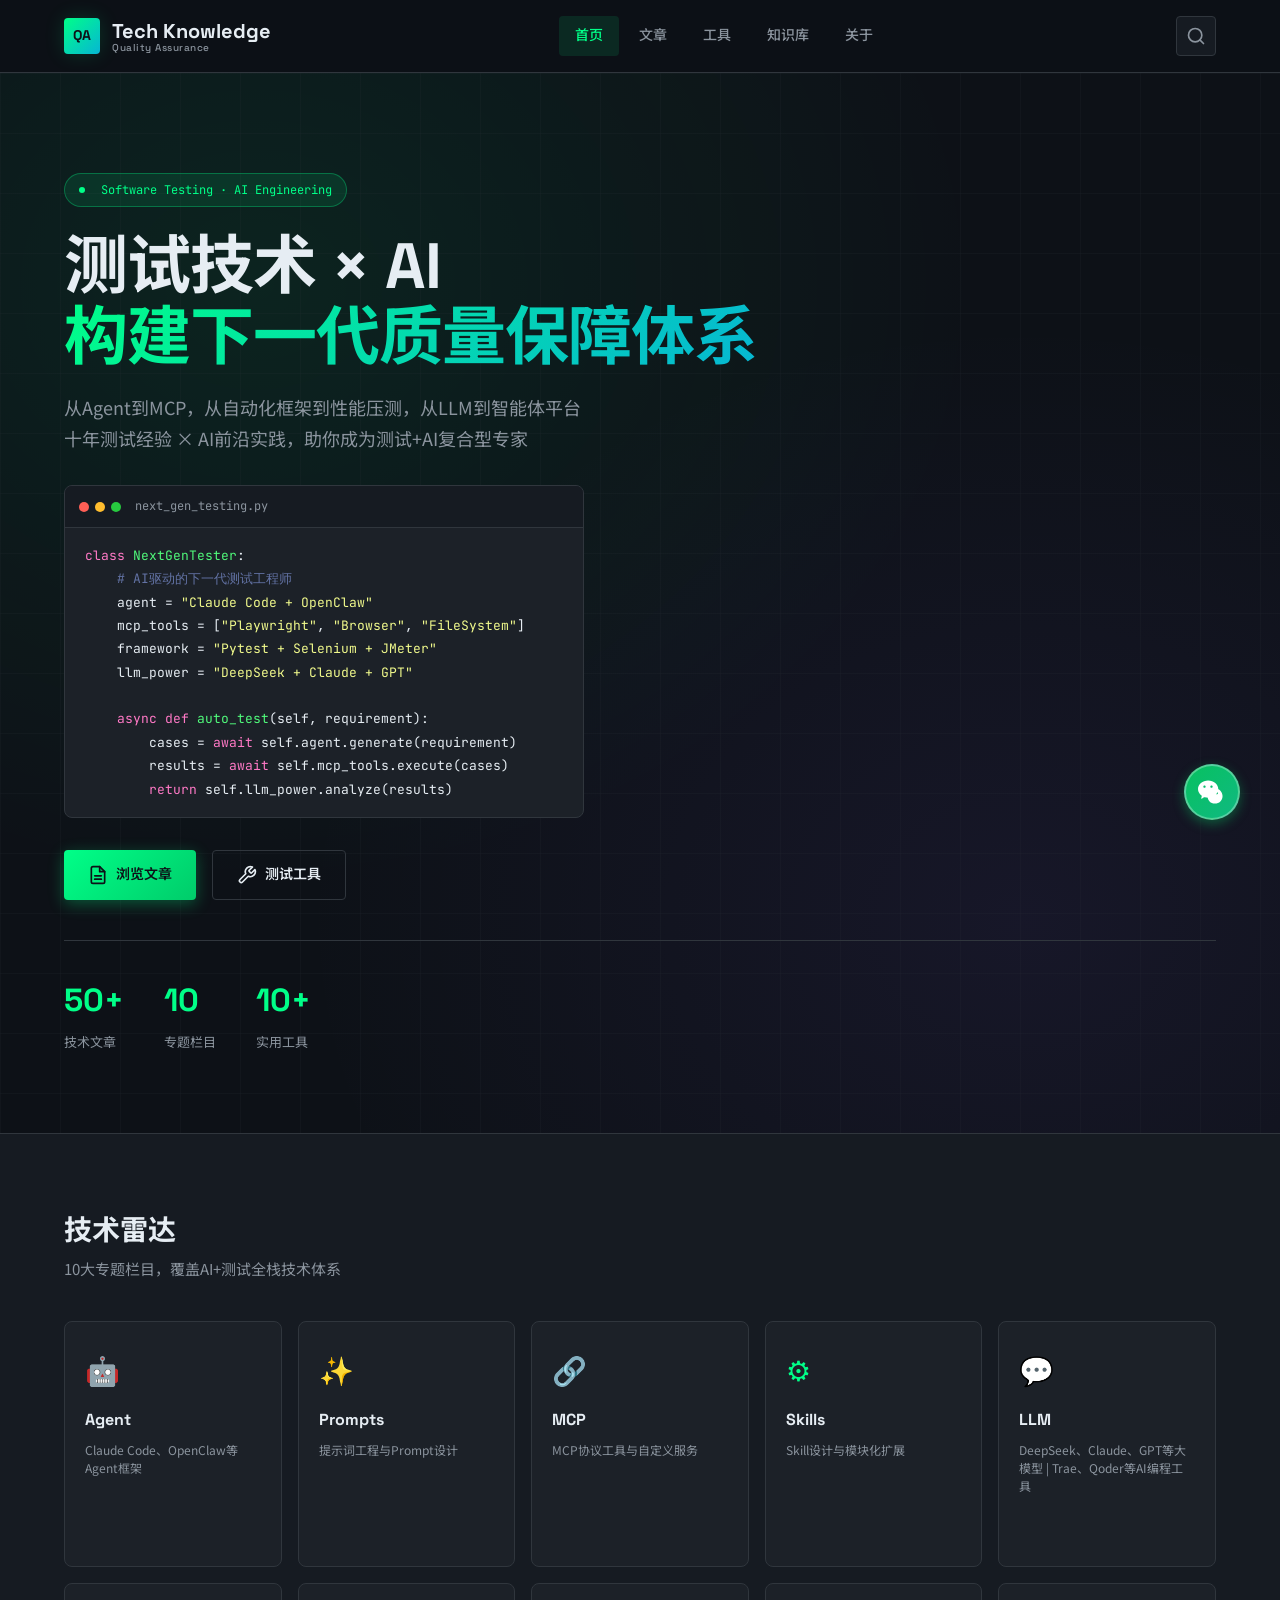
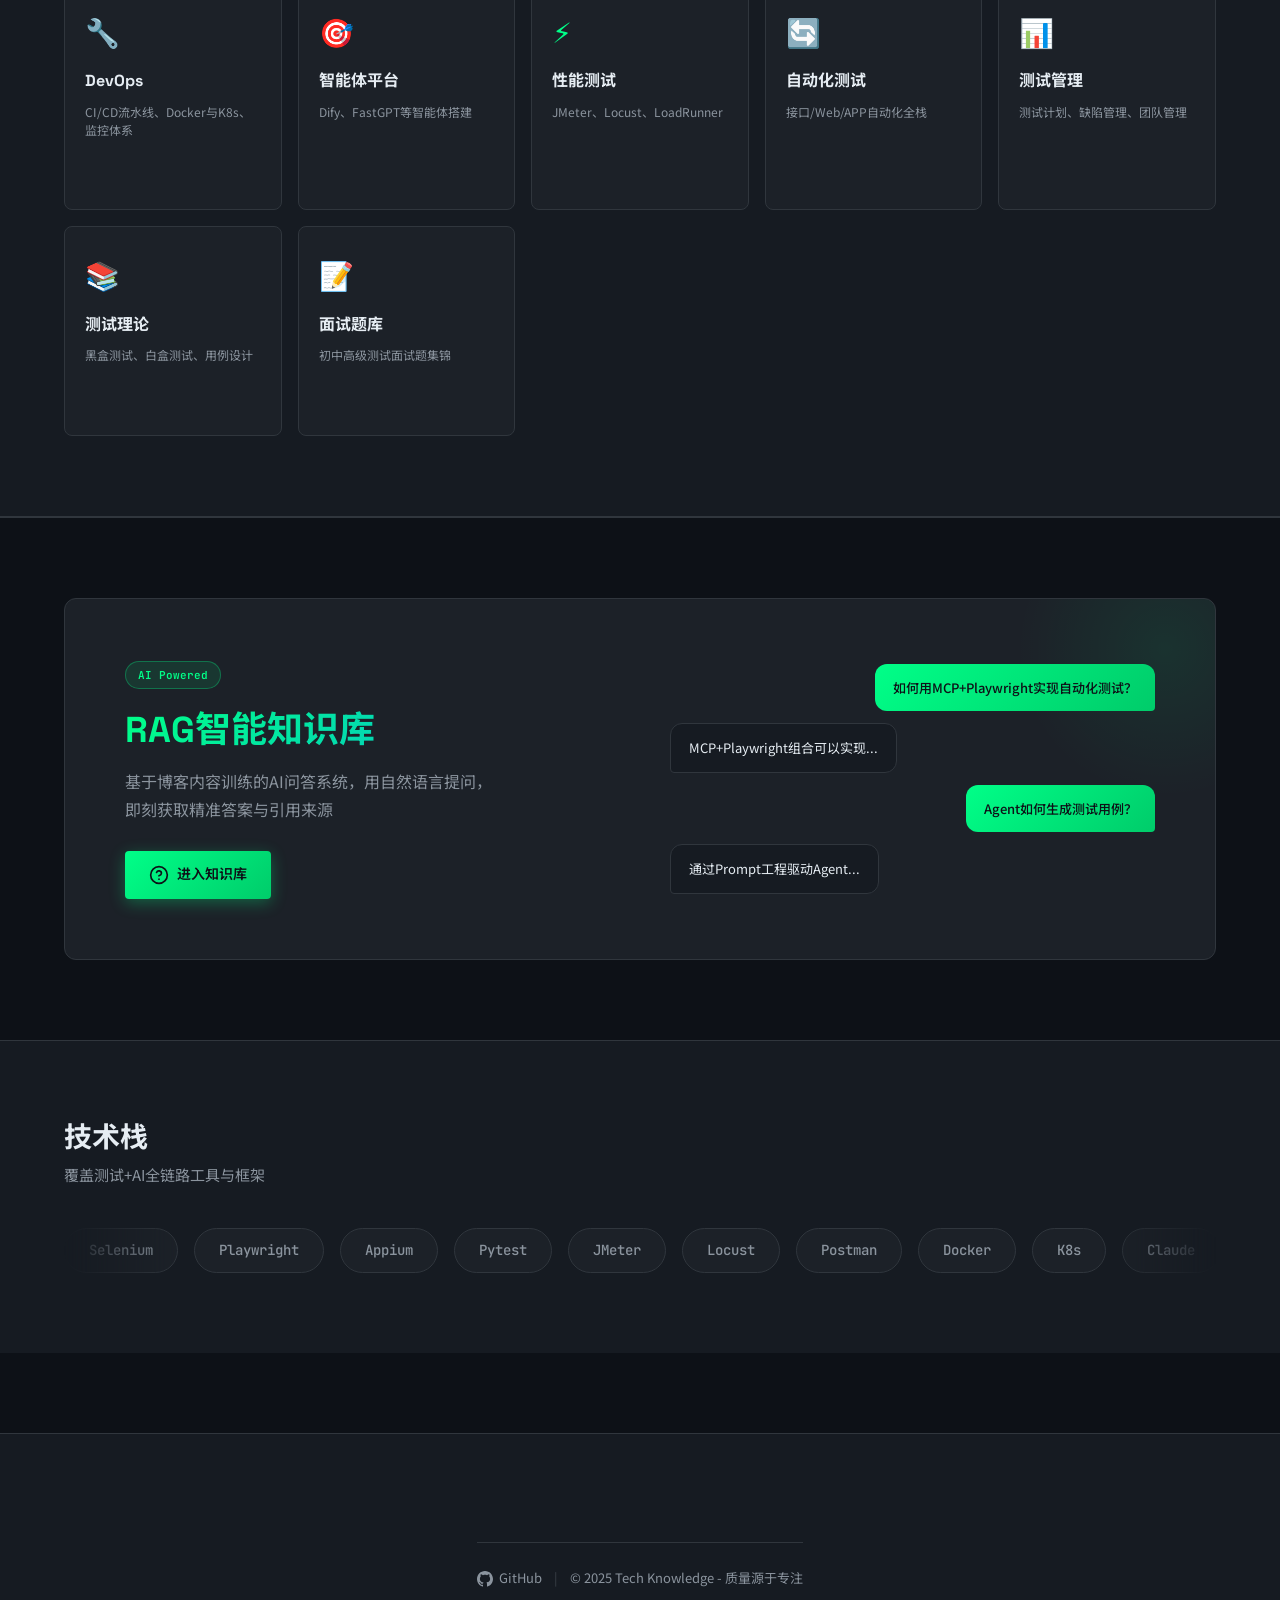
==== index.html @ 7e14f6db "AI工具文章合并到LLM；添加DevOps和测试管理栏目配置" ====
<!DOCTYPE html>
<html lang="zh-CN">
<head>
  <meta charset="UTF-8">
  <meta name="viewport" content="width=device-width, initial-scale=1.0">
  <meta name="description" content="Tech Knowledge - 软件测试技术博客，涵盖AI Agent、自动化测试、性能测试、测试理论等深度实践">
  <title>Tech Knowledge - 软件测试技术博客</title>
  <link rel="stylesheet" href="css/style.css">
  <link rel="preconnect" href="https://fonts.googleapis.com">
  <link rel="preconnect" href="https://fonts.gstatic.com" crossorigin>
</head>
<body>
  <header class="header" id="header">
    <div class="container">
      <div class="header-inner">
        <a href="index.html" class="logo">
          <div class="logo-icon">QA</div>
          <div class="logo-text">
            Tech Knowledge
            <span>Quality Assurance</span>
          </div>
        </a>
        <nav class="nav">
          <a href="index.html" class="nav-link active">首页</a>
          <a href="posts.html" class="nav-link">文章</a>
          <a href="tools.html" class="nav-link">工具</a>
          <a href="knowledge.html" class="nav-link">知识库</a>
          <a href="about.html" class="nav-link">关于</a>
        </nav>
        <button class="search-btn" onclick="location.href='posts.html'" aria-label="搜索">
          <svg xmlns="http://www.w3.org/2000/svg" width="20" height="20" viewBox="0 0 24 24" fill="none" stroke="currentColor" stroke-width="2" stroke-linecap="round" stroke-linejoin="round">
            <circle cx="11" cy="11" r="8"></circle>
            <line x1="21" y1="21" x2="16.65" y2="16.65"></line>
          </svg>
        </button>
        <button class="mobile-menu-btn" aria-label="菜单">
          <span></span>
          <span></span>
          <span></span>
        </button>
      </div>
    </div>
  </header>

  <main>
    <section class="hero">
      <div class="container">
        <div class="hero-content">
          <div class="hero-badge">
            <span class="hero-badge-dot"></span>
            <span>Software Testing &middot; AI Engineering</span>
          </div>
          <h1 class="hero-title">
            测试技术 &times; AI<br>
            <span class="highlight">构建下一代质量保障体系</span>
          </h1>
          <p class="hero-subtitle">
            从Agent到MCP，从自动化框架到性能压测，从LLM到智能体平台<br>
            十年测试经验 × AI前沿实践，助你成为测试+AI复合型专家
          </p>
          <div class="hero-code">
            <div class="hero-code-header">
              <span class="hero-code-dot"></span>
              <span class="hero-code-dot"></span>
              <span class="hero-code-dot"></span>
              <span class="hero-code-title">next_gen_testing.py</span>
            </div>
            <pre class="hero-code-content"><code><span class="code-keyword">class</span> <span class="code-function">NextGenTester</span>:
    <span class="code-comment"># AI驱动的下一代测试工程师</span>
    agent = <span class="code-string">"Claude Code + OpenClaw"</span>
    mcp_tools = [<span class="code-string">"Playwright"</span>, <span class="code-string">"Browser"</span>, <span class="code-string">"FileSystem"</span>]
    framework = <span class="code-string">"Pytest + Selenium + JMeter"</span>
    llm_power = <span class="code-string">"DeepSeek + Claude + GPT"</span>

    <span class="code-keyword">async def</span> <span class="code-function">auto_test</span>(self, requirement):
        cases = <span class="code-keyword">await</span> self.agent.generate(requirement)
        results = <span class="code-keyword">await</span> self.mcp_tools.execute(cases)
        <span class="code-keyword">return</span> self.llm_power.analyze(results)</code></pre>
          </div>
          <div class="hero-buttons">
            <a href="posts.html" class="btn btn-primary">
              <svg xmlns="http://www.w3.org/2000/svg" width="20" height="20" viewBox="0 0 24 24" fill="none" stroke="currentColor" stroke-width="2" stroke-linecap="round" stroke-linejoin="round">
                <path d="M14 2H6a2 2 0 0 0-2 2v16a2 2 0 0 0 2 2h12a2 2 0 0 0 2-2V8z"></path>
                <polyline points="14 2 14 8 20 8"></polyline>
                <line x1="16" y1="13" x2="8" y2="13"></line>
                <line x1="16" y1="17" x2="8" y2="17"></line>
              </svg>
              <span>浏览文章</span>
            </a>
            <a href="tools.html" class="btn btn-secondary">
              <svg xmlns="http://www.w3.org/2000/svg" width="20" height="20" viewBox="0 0 24 24" fill="none" stroke="currentColor" stroke-width="2" stroke-linecap="round" stroke-linejoin="round">
                <path d="M14.7 6.3a1 1 0 0 0 0 1.4l1.6 1.6a1 1 0 0 0 1.4 0l3.77-3.77a6 6 0 0 1-7.94 7.94l-6.91 6.91a2.12 2.12 0 0 1-3-3l6.91-6.91a6 6 0 0 1 7.94-7.94l-3.76 3.76z"></path>
              </svg>
              <span>测试工具</span>
            </a>
          </div>
          <div class="hero-stats">
            <div class="hero-stat">
              <span class="hero-stat-value">50+</span>
              <span class="hero-stat-label">技术文章</span>
            </div>
            <div class="hero-stat">
              <span class="hero-stat-value">10</span>
              <span class="hero-stat-label">专题栏目</span>
            </div>
            <div class="hero-stat">
              <span class="hero-stat-value">10+</span>
              <span class="hero-stat-label">实用工具</span>
            </div>
          </div>
        </div>
      </div>
    </section>

    <section class="tech-radar">
      <div class="container">
        <h2 class="section-title">技术雷达</h2>
        <p class="section-subtitle">10大专题栏目，覆盖AI+测试全栈技术体系</p>
        <div class="radar-grid" id="radar-grid">
        </div>
      </div>
    </section>

    <section class="knowledge-cta">
      <div class="container">
        <div class="cta-inner">
          <div class="cta-content">
            <div class="cta-badge">AI Powered</div>
            <h2 class="cta-title">RAG智能知识库</h2>
            <p class="cta-desc">
              基于博客内容训练的AI问答系统，用自然语言提问，<br>
              即刻获取精准答案与引用来源
            </p>
            <a href="knowledge.html" class="btn btn-primary">
              <svg xmlns="http://www.w3.org/2000/svg" width="20" height="20" viewBox="0 0 24 24" fill="none" stroke="currentColor" stroke-width="2" stroke-linecap="round" stroke-linejoin="round">
                <circle cx="12" cy="12" r="10"></circle>
                <path d="M9.09 9a3 3 0 0 1 5.83 1c0 2-3 3-3 3"></path>
                <line x1="12" y1="17" x2="12.01" y2="17"></line>
              </svg>
              <span>进入知识库</span>
            </a>
          </div>
          <div class="cta-visual">
            <div class="cta-chat-preview">
              <div class="cta-chat-msg user-msg">
                <span>如何用MCP+Playwright实现自动化测试？</span>
              </div>
              <div class="cta-chat-msg ai-msg">
                <span>MCP+Playwright组合可以实现...</span>
              </div>
              <div class="cta-chat-msg user-msg">
                <span>Agent如何生成测试用例？</span>
              </div>
              <div class="cta-chat-msg ai-msg">
                <span>通过Prompt工程驱动Agent...</span>
              </div>
            </div>
          </div>
        </div>
      </div>
    </section>

    <section class="tech-stack">
      <div class="container">
        <h2 class="section-title">技术栈</h2>
        <p class="section-subtitle">覆盖测试+AI全链路工具与框架</p>
        <div class="stack-scroll">
          <div class="stack-track" id="stack-track">
          </div>
        </div>
      </div>
    </section>
  </main>

  <footer class="footer" id="footer">
    <div class="container">
      <div class="footer-content">
        <div class="footer-copy">
          <a href="https://github.com" target="_blank" class="footer-github">
            <svg xmlns="http://www.w3.org/2000/svg" width="16" height="16" viewBox="0 0 24 24" fill="currentColor">
              <path d="M12 0c-6.626 0-12 5.373-12 12 0 5.302 3.438 9.8 8.207 11.387.599.111.793-.261.793-.577v-2.234c-3.338.726-4.033-1.416-4.033-1.416-.546-1.387-1.333-1.756-1.333-1.756-1.089-.745.083-.729.083-.729 1.205.084 1.839 1.237 1.839 1.237 1.07 1.834 2.807 1.304 3.492.997.107-.775.418-1.305.762-1.604-2.665-.305-5.467-1.334-5.467-5.931 0-1.311.469-2.381 1.236-3.221-.124-.303-.535-1.524.117-3.176 0 0 1.008-.322 3.301 1.23.957-.266 1.983-.399 3.003-.404 1.02.005 2.047.138 3.006.404 2.291-1.552 3.297-1.23 3.297-1.23.653 1.653.242 2.874.118 3.176.77.84 1.235 1.911 1.235 3.221 0 4.609-2.807 5.624-5.479 5.921.43.372.823 1.102.823 2.222v3.293c0 .319.192.694.801.576 4.765-1.589 8.199-6.086 8.199-11.386 0-6.627-5.373-12-12-12z"/>
            </svg>
            GitHub
          </a>
          <span class="footer-divider">|</span>
          <span>© 2025 Tech Knowledge - 质量源于专注</span>
        </div>
      </div>
    </div>
  </footer>

  <script src="js/main.js"></script>
  <script>
    const CATEGORIES = [
      { name: 'Agent', slug: 'agent', color: '#8b5cf6', icon: '🤖', desc: 'Claude Code、OpenClaw等Agent框架' },
      { name: 'Prompts', slug: 'prompts', color: '#ec4899', icon: '✨', desc: '提示词工程与Prompt设计' },
      { name: 'MCP', slug: 'mcp', color: '#06b6d4', icon: '🔗', desc: 'MCP协议工具与自定义服务' },
      { name: 'Skills', slug: 'skills', color: '#f59e0b', icon: '⚙️', desc: 'Skill设计与模块化扩展' },
      { name: 'LLM', slug: 'llm', color: '#3b82f6', icon: '💬', desc: 'DeepSeek、Claude、GPT等大模型 | Trae、Qoder等AI编程工具' },
      { name: 'DevOps', slug: 'devops', color: '#14b8a6', icon: '🔧', desc: 'CI/CD流水线、Docker与K8s、监控体系' },
      { name: '智能体平台', slug: 'agent-platform', color: '#6366f1', icon: '🎯', desc: 'Dify、FastGPT等智能体搭建' },
      { name: '性能测试', slug: 'performance', color: '#ef4444', icon: '⚡', desc: 'JMeter、Locust、LoadRunner' },
      { name: '自动化测试', slug: 'automation', color: '#22c55e', icon: '🔄', desc: '接口/Web/APP自动化全栈' },
      { name: '测试管理', slug: 'test-management', color: '#eab308', icon: '📊', desc: '测试计划、缺陷管理、团队管理' },
      { name: '测试理论', slug: 'testing-theory', color: '#f97316', icon: '📚', desc: '黑盒测试、白盒测试、用例设计' },
      { name: '面试题库', slug: 'interview', color: '#a855f7', icon: '📝', desc: '初中高级测试面试题集锦' }
    ];

    const TECH_STACK = [
      'Selenium', 'Playwright', 'Appium', 'Pytest', 'JMeter', 'Locust',
      'Postman', 'Docker', 'K8s', 'Claude', 'GPT', 'DeepSeek',
      'MCP', 'Agent', 'Dify', 'FastGPT', 'Trae', 'Git',
      'Python', 'TypeScript', 'Vue.js', 'Node.js'
    ];

    document.addEventListener('DOMContentLoaded', () => {
      renderRadarGrid();
      renderTechStack();
    });

    function renderRadarGrid() {
      const grid = document.getElementById('radar-grid');
      grid.innerHTML = CATEGORIES.map(cat => `
        <a href="posts.html?tag=${encodeURIComponent(cat.name)}" class="radar-card" style="--card-color: ${cat.color}">
          <div class="radar-icon">${cat.icon}</div>
          <div class="radar-name">${cat.name}</div>
          <div class="radar-desc">${cat.desc}</div>
          <div class="radar-arrow">&rarr;</div>
        </a>
      `).join('');
    }

    function renderTechStack() {
      const track = document.getElementById('stack-track');
      const items = [...TECH_STACK, ...TECH_STACK];
      track.innerHTML = items.map(t => `<span class="stack-item">${t}</span>`).join('');
    }
  </script>

  <div class="wechat-float-btn" onclick="showWechatModal()">
    <svg xmlns="http://www.w3.org/2000/svg" viewBox="0 0 24 24">
      <path d="M8.691 2.188C3.891 2.188 0 5.476 0 9.53c0 2.212 1.17 4.203 3.002 5.55a.59.59 0 01.213.665l-.39 1.48c-.019.07-.048.141-.048.213 0 .163.13.295.29.295a.326.326 0 00.167-.054l1.903-1.114a.864.864 0 01.717-.098 10.16 10.16 0 002.837.403c4.801 0 8.692-3.287 8.692-7.342 0-4.054-3.891-7.339-8.692-7.339zm-3.12 4.218c.552 0 1 .452 1 1.008 0 .556-.448 1.008-1 1.008-.553 0-1-.452-1-1.008 0-.556.447-1.008 1-1.008zm6 0c.552 0 1 .452 1 1.008 0 .556-.448 1.008-1 1.008-.553 0-1-.452-1-1.008 0-.556.447-1.008 1-1.008zm3.06 2.577c-1.797-.052-3.446.682-4.646 1.833-1.225 1.175-1.932 2.782-1.88 4.579.052 1.797.682 3.446 1.833 4.646 1.175 1.225 2.782 1.932 4.579 1.88 1.797-.052 3.446-.682 4.646-1.833 1.225-1.175 1.932-2.782 1.88-4.579-.052-1.797-.682-3.446-1.833-4.646-1.158-1.202-2.759-1.911-4.542-1.86zm-1.516 3.016c.552 0 1 .452 1 1.008 0 .556-.448 1.008-1 1.008-.553 0-1-.452-1-1.008 0-.556.447-1.008 1-1.008zm3 0c.552 0 1 .452 1 1.008 0 .556-.448 1.008-1 1.008-.553 0-1-.452-1-1.008 0-.556.447-1.008 1-1.008z"/>
    </svg>
  </div>

  <div class="wechat-modal-overlay" id="wechatModal" onclick="hideWechatModal()">
    <div class="wechat-modal" onclick="event.stopPropagation()">
      <div class="wechat-modal-title">微信公众号</div>
      <div class="wechat-modal-qrcode">
        <img src="assets/images/qroder.jpg" alt="微信公众号二维码" style="width: 180px; height: 180px;"/>
      </div>
      <div class="wechat-modal-desc">扫码关注公众号<br/>获取更多技术文章</div>
    </div>
  </div>

  <script>
    function showWechatModal() {
      document.getElementById('wechatModal').classList.add('active');
    }
    function hideWechatModal() {
      document.getElementById('wechatModal').classList.remove('active');
    }
  </script>
</body>
</html>
---- css/style.css ----
@import url('https://fonts.googleapis.com/css2?family=JetBrains+Mono:wght@400;500;600;700&family=Noto+Sans+SC:wght@400;500;700&family=Space+Grotesk:wght@500;600;700&display=swap');

:root {
  --color-primary: #00FF88;
  --color-secondary: #8B5CF6;
  --color-accent: #06B6D4;
  --color-bg: #0D1117;
  --color-surface: #161B22;
  --color-card: #1C2128;
  --color-text: #E6EDF3;
  --color-text-secondary: #8B949E;
  --color-error: #FF6B6B;
  --color-success: #00FF88;
  --color-border: #30363D;
  --color-muted: #21262D;

  --font-heading: 'Space Grotesk', 'Noto Sans SC', sans-serif;
  --font-body: 'Noto Sans SC', system-ui, sans-serif;
  --font-code: 'JetBrains Mono', monospace;

  --shadow-glow: 0 0 20px rgba(0, 255, 136, 0.15);
  --shadow-glow-purple: 0 0 20px rgba(139, 92, 246, 0.15);
  --shadow-card: 0 4px 24px rgba(0, 0, 0, 0.4);

  --border-width: 2px;
  --radius: 8px;
  --radius-sm: 4px;

  --transition-fast: 150ms ease;
  --transition-normal: 250ms ease;
  --transition-slow: 400ms ease;
}

*, *::before, *::after {
  box-sizing: border-box;
  margin: 0;
  padding: 0;
}

html {
  scroll-behavior: smooth;
  overflow-x: hidden;
}

body {
  font-family: var(--font-body);
  font-size: 16px;
  line-height: 1.7;
  color: var(--color-text);
  background-color: var(--color-bg);
  min-height: 100vh;
  overflow-x: hidden;
  width: 100%;
  max-width: 100%;
}

::selection {
  background-color: var(--color-primary);
  color: var(--color-bg);
}

::-webkit-scrollbar {
  width: 8px;
}

::-webkit-scrollbar-track {
  background: var(--color-bg);
}

::-webkit-scrollbar-thumb {
  background: var(--color-border);
  border-radius: 4px;
}

::-webkit-scrollbar-thumb:hover {
  background: var(--color-text-secondary);
}

.container {
  max-width: 1200px;
  margin: 0 auto;
  padding: 0 24px;
}

.container-narrow {
  max-width: 800px;
  margin: 0 auto;
  padding: 0 24px;
}

a {
  color: var(--color-primary);
  text-decoration: none;
  transition: color var(--transition-fast);
}

a:hover {
  color: var(--color-accent);
}

img {
  max-width: 100%;
  height: auto;
  display: block;
}

button {
  font-family: inherit;
  cursor: pointer;
  border: none;
  background: none;
}

input, textarea {
  font-family: inherit;
  font-size: inherit;
}

h1, h2, h3, h4, h5, h6 {
  font-family: var(--font-heading);
  font-weight: 700;
  line-height: 1.2;
  color: var(--color-text);
}

.header {
  position: sticky;
  top: 0;
  z-index: 100;
  background: rgba(13, 17, 23, 0.85);
  backdrop-filter: blur(12px);
  border-bottom: 1px solid var(--color-border);
  padding: 16px 0;
}

.header-inner {
  display: flex;
  align-items: center;
  justify-content: space-between;
  gap: 24px;
}

.logo {
  font-family: var(--font-heading);
  font-size: 20px;
  font-weight: 700;
  display: flex;
  align-items: center;
  gap: 12px;
  color: var(--color-text);
}

.logo:hover {
  color: var(--color-text);
}

.logo-icon {
  width: 36px;
  height: 36px;
  background: linear-gradient(135deg, var(--color-primary), var(--color-accent));
  border-radius: var(--radius-sm);
  display: flex;
  align-items: center;
  justify-content: center;
  font-size: 14px;
  font-weight: 700;
  color: var(--color-bg);
  box-shadow: var(--shadow-glow);
}

.logo-text {
  display: flex;
  flex-direction: column;
  line-height: 1.1;
}

.logo-text span {
  font-size: 10px;
  font-weight: 500;
  color: var(--color-text-secondary);
  letter-spacing: 0.5px;
}

.nav {
  display: flex;
  align-items: center;
  gap: 4px;
}

.nav-link {
  font-family: var(--font-heading);
  font-weight: 500;
  font-size: 14px;
  padding: 8px 16px;
  border-radius: var(--radius-sm);
  color: var(--color-text-secondary);
  transition: all var(--transition-fast);
  position: relative;
}

.nav-link:hover {
  color: var(--color-text);
  background: var(--color-muted);
}

.nav-link.active {
  color: var(--color-primary);
  background: rgba(0, 255, 136, 0.1);
}

.search-btn {
  width: 40px;
  height: 40px;
  border: 1px solid var(--color-border);
  background: var(--color-surface);
  border-radius: var(--radius-sm);
  display: flex;
  align-items: center;
  justify-content: center;
  transition: all var(--transition-fast);
  color: var(--color-text-secondary);
}

.search-btn:hover {
  border-color: var(--color-primary);
  color: var(--color-primary);
  box-shadow: var(--shadow-glow);
}

.mobile-menu-btn {
  display: none;
  width: 40px;
  height: 40px;
  border: 1px solid var(--color-border);
  background: var(--color-surface);
  border-radius: var(--radius-sm);
  flex-direction: column;
  align-items: center;
  justify-content: center;
  gap: 4px;
  color: var(--color-text);
}

.mobile-menu-btn span {
  width: 18px;
  height: 2px;
  background: currentColor;
  transition: all var(--transition-fast);
  border-radius: 1px;
}

.hero {
  padding: 100px 0 80px;
  background: var(--color-bg);
  position: relative;
  overflow: hidden;
}

.hero::before {
  content: '';
  position: absolute;
  top: 0;
  left: 0;
  right: 0;
  bottom: 0;
  background:
    radial-gradient(ellipse at 20% 20%, rgba(0, 255, 136, 0.08) 0%, transparent 50%),
    radial-gradient(ellipse at 80% 80%, rgba(139, 92, 246, 0.08) 0%, transparent 50%);
  pointer-events: none;
}

.hero::after {
  content: '';
  position: absolute;
  top: 0;
  left: 0;
  right: 0;
  bottom: 0;
  background-image:
    linear-gradient(rgba(48, 54, 61, 0.3) 1px, transparent 1px),
    linear-gradient(90deg, rgba(48, 54, 61, 0.3) 1px, transparent 1px);
  background-size: 60px 60px;
  opacity: 0.5;
  pointer-events: none;
}

.hero-content {
  position: relative;
  z-index: 1;
}

.hero-badge {
  display: inline-flex;
  align-items: center;
  gap: 8px;
  padding: 6px 14px;
  background: rgba(0, 255, 136, 0.1);
  border: 1px solid rgba(0, 255, 136, 0.3);
  border-radius: 20px;
  font-family: var(--font-code);
  font-size: 12px;
  color: var(--color-primary);
  margin-bottom: 24px;
}

.hero-badge::before {
  content: '';
  width: 6px;
  height: 6px;
  background: var(--color-primary);
  border-radius: 50%;
  animation: pulse 2s infinite;
}

@keyframes pulse {
  0%, 100% { opacity: 1; }
  50% { opacity: 0.5; }
}

.hero-title {
  font-size: clamp(40px, 7vw, 64px);
  margin-bottom: 20px;
  letter-spacing: -1px;
  line-height: 1.1;
}

.hero-title .highlight {
  background: linear-gradient(135deg, var(--color-primary), var(--color-accent));
  -webkit-background-clip: text;
  -webkit-text-fill-color: transparent;
  background-clip: text;
}

.hero-subtitle {
  font-size: 18px;
  color: var(--color-text-secondary);
  max-width: 600px;
  margin-bottom: 32px;
  line-height: 1.7;
}

.hero-stats {
  display: flex;
  gap: 40px;
  margin-top: 40px;
  padding-top: 32px;
  border-top: 1px solid var(--color-border);
}

.hero-stat {
  display: flex;
  flex-direction: column;
}

.hero-stat-value {
  font-family: var(--font-heading);
  font-size: 32px;
  font-weight: 700;
  color: var(--color-primary);
}

.hero-stat-label {
  font-size: 13px;
  color: var(--color-text-secondary);
  margin-top: 4px;
}

.hero-code {
  margin-top: 32px;
  background: var(--color-card);
  border: 1px solid var(--color-border);
  border-radius: var(--radius);
  overflow: hidden;
  max-width: 520px;
}

.hero-code-header {
  display: flex;
  align-items: center;
  gap: 6px;
  padding: 10px 14px;
  background: var(--color-surface);
  border-bottom: 1px solid var(--color-border);
}

.hero-code-dot {
  width: 10px;
  height: 10px;
  border-radius: 50%;
  background: var(--color-border);
}

.hero-code-dot:nth-child(1) { background: #FF5F56; }
.hero-code-dot:nth-child(2) { background: #FFBD2E; }
.hero-code-dot:nth-child(3) { background: #27C93F; }

.hero-code-title {
  margin-left: 8px;
  font-family: var(--font-code);
  font-size: 12px;
  color: var(--color-text-secondary);
}

.hero-code-content {
  padding: 16px 20px;
  margin: 0;
  font-family: var(--font-code);
  font-size: 13px;
  line-height: 1.8;
  color: var(--color-text);
  overflow-x: auto;
}

.hero-code-content code {
  font-family: inherit;
}

.code-keyword { color: #FF79C6; }
.code-function { color: #50FA7B; }
.code-string { color: #F1FA8C; }
.code-comment { color: #6272A4; }
.code-number { color: #BD93F9; }

.hero-buttons {
  display: flex;
  gap: 16px;
  flex-wrap: wrap;
  margin-top: 32px;
}

.btn {
  font-family: var(--font-heading);
  font-weight: 600;
  font-size: 14px;
  padding: 12px 24px;
  border-radius: var(--radius-sm);
  display: inline-flex;
  align-items: center;
  gap: 8px;
  transition: all var(--transition-fast);
  cursor: pointer;
}

.btn-primary {
  background: linear-gradient(135deg, var(--color-primary), #00CC6A);
  color: var(--color-bg);
  border: none;
  box-shadow: 0 4px 16px rgba(0, 255, 136, 0.3);
}

.btn-primary:hover {
  transform: translateY(-2px);
  box-shadow: 0 6px 24px rgba(0, 255, 136, 0.4);
  color: var(--color-bg);
}

.btn-secondary {
  background: transparent;
  color: var(--color-text);
  border: 1px solid var(--color-border);
}

.btn-secondary:hover {
  border-color: var(--color-primary);
  color: var(--color-primary);
  background: rgba(0, 255, 136, 0.05);
}

.btn-icon {
  width: 40px;
  height: 40px;
  padding: 0;
  display: flex;
  align-items: center;
  justify-content: center;
}

.features {
  padding: 80px 0;
  background: var(--color-surface);
  border-top: 1px solid var(--color-border);
  border-bottom: 1px solid var(--color-border);
}

.section-header {
  display: flex;
  align-items: flex-end;
  justify-content: space-between;
  margin-bottom: 48px;
  gap: 24px;
}

.section-title {
  font-size: 28px;
  margin-bottom: 8px;
}

.section-subtitle {
  color: var(--color-text-secondary);
  font-size: 15px;
}

.section-link {
  font-family: var(--font-heading);
  font-size: 14px;
  font-weight: 500;
  display: flex;
  align-items: center;
  gap: 6px;
  color: var(--color-primary);
  white-space: nowrap;
}

.section-link:hover {
  gap: 10px;
}

.features-grid {
  display: grid;
  grid-template-columns: repeat(3, 1fr);
  gap: 20px;
}

.feature-card {
  background: var(--color-card);
  border: 1px solid var(--color-border);
  border-radius: var(--radius);
  padding: 28px;
  transition: all var(--transition-normal);
  position: relative;
  overflow: hidden;
}

.feature-card::before {
  content: '';
  position: absolute;
  top: 0;
  left: 0;
  right: 0;
  height: 3px;
  background: linear-gradient(90deg, var(--color-primary), var(--color-secondary));
  opacity: 0;
  transition: opacity var(--transition-fast);
}

.feature-card:hover {
  border-color: var(--color-primary);
  transform: translateY(-4px);
  box-shadow: var(--shadow-glow);
}

.feature-card:hover::before {
  opacity: 1;
}

.feature-icon {
  width: 48px;
  height: 48px;
  background: rgba(0, 255, 136, 0.1);
  border-radius: var(--radius-sm);
  display: flex;
  align-items: center;
  justify-content: center;
  margin-bottom: 20px;
}

.feature-icon svg {
  width: 24px;
  height: 24px;
  stroke: var(--color-primary);
}

.feature-title {
  font-size: 18px;
  margin-bottom: 10px;
}

.feature-desc {
  color: var(--color-text-secondary);
  font-size: 14px;
  line-height: 1.6;
}

.posts-section {
  padding: 80px 0;
  background: var(--color-bg);
}

.posts-grid {
  display: grid;
  grid-template-columns: repeat(2, 1fr);
  gap: 24px;
}

.page-header {
  padding: 48px 0 32px;
  background: var(--color-surface);
  border-bottom: 1px solid var(--color-border);
}

.page-title {
  font-size: 32px;
  margin-bottom: 8px;
}

.page-subtitle {
  color: var(--color-text-secondary);
  font-size: 16px;
}

.knowledge-section {
  padding: 60px 0;
  background: var(--color-bg);
}

.knowledge-header {
  text-align: center;
  margin-bottom: 48px;
}

.knowledge-title {
  font-size: 36px;
  margin-bottom: 16px;
  background: linear-gradient(135deg, var(--color-primary), var(--color-accent));
  -webkit-background-clip: text;
  -webkit-text-fill-color: transparent;
  background-clip: text;
}

.knowledge-desc {
  color: var(--color-text-secondary);
  font-size: 16px;
  max-width: 600px;
  margin: 0 auto;
}

.search-box {
  max-width: 680px;
  margin: 0 auto 40px;
}

.search-input-wrapper {
  display: flex;
  gap: 12px;
  background: var(--color-card);
  border: 1px solid var(--color-border);
  border-radius: var(--radius);
  padding: 6px;
}

.search-input {
  flex: 1;
  background: transparent;
  border: none;
  padding: 12px 16px;
  font-size: 16px;
  color: var(--color-text);
  outline: none;
}

.search-input::placeholder {
  color: var(--color-text-secondary);
}

.search-submit {
  background: linear-gradient(135deg, var(--color-primary), #00CC6A);
  color: var(--color-bg);
  border: none;
  padding: 12px 24px;
  border-radius: var(--radius-sm);
  font-weight: 600;
  cursor: pointer;
  display: flex;
  align-items: center;
  gap: 8px;
  transition: all var(--transition-fast);
}

.search-submit:hover {
  transform: translateY(-2px);
  box-shadow: var(--shadow-glow);
}

.chat-container {
  max-width: 800px;
  margin: 0 auto;
  background: var(--color-card);
  border: 1px solid var(--color-border);
  border-radius: var(--radius);
  overflow: hidden;
}

.chat-messages {
  min-height: 300px;
  max-height: 500px;
  overflow-y: auto;
  padding: 24px;
}

.chat-message {
  margin-bottom: 24px;
  display: flex;
  flex-direction: column;
}

.chat-message.user {
  align-items: flex-end;
}

.chat-message.ai {
  align-items: flex-start;
}

.message-bubble {
  max-width: 80%;
  padding: 16px 20px;
  border-radius: 16px;
  line-height: 1.6;
}

.chat-message.user .message-bubble {
  background: linear-gradient(135deg, var(--color-primary), #00CC6A);
  color: var(--color-bg);
  border-bottom-right-radius: 4px;
}

.chat-message.ai .message-bubble {
  background: var(--color-surface);
  color: var(--color-text);
  border: 1px solid var(--color-border);
  border-bottom-left-radius: 4px;
}

.message-time {
  font-size: 11px;
  color: var(--color-text-secondary);
  margin-top: 8px;
  padding: 0 8px;
}

.chat-sources {
  margin-top: 12px;
  padding: 12px 16px;
  background: var(--color-surface);
  border-radius: var(--radius-sm);
  border: 1px solid var(--color-border);
}

.chat-sources-title {
  font-size: 12px;
  font-weight: 600;
  color: var(--color-text-secondary);
  margin-bottom: 8px;
}

.chat-sources-list {
  list-style: none;
}

.chat-sources-item {
  padding: 6px 0;
  border-bottom: 1px solid var(--color-border);
}

.chat-sources-item:last-child {
  border-bottom: none;
}

.chat-sources-link {
  color: var(--color-primary);
  font-size: 13px;
}

.chat-sources-link:hover {
  text-decoration: underline;
}

.suggested-queries {
  padding: 16px 24px 24px;
  border-top: 1px solid var(--color-border);
}

.suggested-title {
  font-size: 13px;
  color: var(--color-text-secondary);
  margin-bottom: 12px;
}

.suggested-chips {
  display: flex;
  flex-wrap: wrap;
  gap: 8px;
}

.chip {
  padding: 8px 16px;
  background: var(--color-surface);
  border: 1px solid var(--color-border);
  border-radius: 20px;
  font-size: 13px;
  color: var(--color-text);
  cursor: pointer;
  transition: all var(--transition-fast);
}

.chip:hover {
  border-color: var(--color-primary);
  color: var(--color-primary);
  background: rgba(0, 255, 136, 0.05);
}

.typing-indicator {
  display: flex;
  gap: 4px;
  padding: 16px 20px;
  background: var(--color-surface);
  border-radius: 16px;
  border-bottom-left-radius: 4px;
  width: fit-content;
}

.typing-dot {
  width: 8px;
  height: 8px;
  background: var(--color-text-secondary);
  border-radius: 50%;
  animation: typing 1.4s infinite;
}

.typing-dot:nth-child(2) { animation-delay: 0.2s; }
.typing-dot:nth-child(3) { animation-delay: 0.4s; }

@keyframes typing {
  0%, 60%, 100% { opacity: 0.3; transform: translateY(0); }
  30% { opacity: 1; transform: translateY(-4px); }
}

.post-card {
  background: var(--color-card);
  border: 1px solid var(--color-border);
  border-radius: var(--radius);
  padding: 24px;
  transition: all var(--transition-normal);
  display: flex;
  flex-direction: column;
  position: relative;
  overflow: hidden;
}

.post-card::before {
  content: '';
  position: absolute;
  top: 0;
  left: 0;
  width: 4px;
  height: 100%;
  background: linear-gradient(180deg, var(--color-primary), var(--color-accent));
  opacity: 0;
  transition: opacity var(--transition-fast);
}

.post-card:hover {
  border-color: rgba(0, 255, 136, 0.3);
  transform: translateX(4px);
  box-shadow: var(--shadow-glow);
}

.post-card:hover::before {
  opacity: 1;
}

.post-card-header {
  display: flex;
  align-items: flex-start;
  justify-content: space-between;
  margin-bottom: 16px;
}

.post-number {
  font-family: var(--font-code);
  font-size: 32px;
  font-weight: 600;
  color: var(--color-primary);
  opacity: 0.3;
  line-height: 1;
}

.post-date {
  font-family: var(--font-code);
  font-size: 12px;
  color: var(--color-text-secondary);
}

.post-title {
  font-size: 18px;
  margin-bottom: 10px;
  line-height: 1.4;
}

.post-title a {
  color: var(--color-text);
}

.post-title a:hover {
  color: var(--color-primary);
}

.post-excerpt {
  color: var(--color-text-secondary);
  font-size: 14px;
  margin-bottom: 16px;
  flex-grow: 1;
  line-height: 1.6;
}

.post-footer {
  display: flex;
  align-items: center;
  justify-content: space-between;
  padding-top: 16px;
  border-top: 1px solid var(--color-border);
  margin-top: auto;
}

.post-tags {
  display: flex;
  gap: 8px;
  flex-wrap: wrap;
  margin-top: 12px;
}

.tag {
  font-family: var(--font-code);
  font-size: 11px;
  font-weight: 500;
  padding: 4px 10px;
  background: var(--color-muted);
  border-radius: var(--radius-sm);
  color: var(--color-text-secondary);
  transition: all var(--transition-fast);
}

.tag:hover {
  background: rgba(0, 255, 136, 0.15);
  color: var(--color-primary);
}

.post-meta {
  display: flex;
  align-items: center;
  gap: 12px;
  font-size: 12px;
  color: var(--color-text-secondary);
}

.post-meta-item {
  display: flex;
  align-items: center;
  gap: 4px;
}

.code-block {
  background: var(--color-bg);
  border: 1px solid var(--color-border);
  border-radius: var(--radius);
  padding: 16px;
  margin: 16px 0;
  overflow-x: auto;
}

.code-block pre {
  font-family: var(--font-code);
  font-size: 14px;
  line-height: 1.6;
  color: var(--color-text);
}

.code-block code {
  font-family: var(--font-code);
}

.footer {
  background: var(--color-surface);
  border-top: 1px solid var(--color-border);
  padding: 60px 0 40px;
  margin-top: 80px;
}

.footer-content {
  display: flex;
  justify-content: center;
  align-items: center;
}

.footer-copy {
  display: flex;
  align-items: center;
  gap: 12px;
  font-size: 14px;
  color: var(--color-text-secondary);
}

.footer-github {
  display: flex;
  align-items: center;
  gap: 6px;
  color: var(--color-text-secondary);
  text-decoration: none;
  transition: color var(--transition-fast);
}

.footer-github:hover {
  color: var(--color-primary);
}

.footer-divider {
  opacity: 0.3;
}

.footer-brand {
  max-width: 280px;
}

.footer-logo {
  font-family: var(--font-heading);
  font-size: 20px;
  font-weight: 700;
  margin-bottom: 16px;
  display: flex;
  align-items: center;
  gap: 10px;
}

.footer-logo-icon {
  width: 32px;
  height: 32px;
  background: linear-gradient(135deg, var(--color-primary), var(--color-accent));
  border-radius: var(--radius-sm);
  display: flex;
  align-items: center;
  justify-content: center;
  font-size: 12px;
  font-weight: 700;
  color: var(--color-bg);
}

.footer-desc {
  color: var(--color-text-secondary);
  font-size: 14px;
  line-height: 1.7;
  margin-bottom: 20px;
}

.footer-section-title {
  font-family: var(--font-heading);
  font-size: 14px;
  font-weight: 600;
  margin-bottom: 20px;
  color: var(--color-text);
}

.footer-links {
  display: flex;
  flex-direction: column;
  gap: 12px;
}

.footer-link {
  font-size: 14px;
  color: var(--color-text-secondary);
  transition: color var(--transition-fast);
}

.footer-link:hover {
  color: var(--color-primary);
}

.footer-copy {
  margin-top: 48px;
  padding-top: 24px;
  border-top: 1px solid var(--color-border);
  font-size: 13px;
  color: var(--color-text-secondary);
  text-align: center;
}

.filters {
  padding: 24px 0;
  background: var(--color-surface);
  border-bottom: 1px solid var(--color-border);
  position: sticky;
  top: 73px;
  z-index: 50;
}

.filter-scroll {
  display: flex;
  gap: 10px;
  overflow-x: auto;
  padding-bottom: 8px;
  scrollbar-width: none;
}

.filter-scroll::-webkit-scrollbar {
  display: none;
}

.filter-btn {
  font-family: var(--font-heading);
  font-size: 13px;
  font-weight: 500;
  padding: 8px 16px;
  background: var(--color-card);
  border: 1px solid var(--color-border);
  border-radius: 20px;
  color: var(--color-text-secondary);
  white-space: nowrap;
  transition: all var(--transition-fast);
}

.filter-btn:hover {
  border-color: var(--color-primary);
  color: var(--color-primary);
}

.filter-btn.active {
  background: rgba(0, 255, 136, 0.15);
  border-color: var(--color-primary);
  color: var(--color-primary);
}

.post-list {
  padding: 40px 0 80px;
}

.post-item {
  display: flex;
  gap: 24px;
  padding: 28px 0;
  border-bottom: 1px solid var(--color-border);
  transition: all var(--transition-normal);
}

.post-item:hover {
  padding-left: 12px;
}

.post-item-number {
  font-family: var(--font-code);
  font-size: 32px;
  font-weight: 600;
  color: var(--color-primary);
  opacity: 0.2;
  min-width: 48px;
  line-height: 1;
  padding-top: 4px;
}

.post-item-content {
  flex: 1;
  min-width: 0;
}

.post-category-badge {
  font-family: var(--font-code);
  font-size: 11px;
  font-weight: 600;
  padding: 3px 10px;
  border-radius: var(--radius-sm);
  display: inline-block;
  margin-bottom: 10px;
}

.post-item-title {
  font-size: 20px;
  margin-bottom: 8px;
  line-height: 1.4;
}

.post-item-title a {
  color: var(--color-text);
  transition: color var(--transition-fast);
}

.post-item-title a:hover {
  color: var(--color-primary);
}

.post-item-meta {
  display: flex;
  align-items: center;
  gap: 8px;
  font-size: 13px;
  color: var(--color-text-secondary);
  margin-bottom: 10px;
}

.post-item-excerpt {
  color: var(--color-text-secondary);
  font-size: 14px;
  line-height: 1.7;
  margin-bottom: 12px;
  display: -webkit-box;
  -webkit-line-clamp: 2;
  -webkit-box-orient: vertical;
  overflow: hidden;
}

.empty-state {
  text-align: center;
  padding: 80px 20px;
}

.empty-icon {
  width: 64px;
  height: 64px;
  background: var(--color-muted);
  border-radius: 50%;
  display: flex;
  align-items: center;
  justify-content: center;
  margin: 0 auto 24px;
  color: var(--color-text-secondary);
}

.empty-title {
  font-size: 20px;
  margin-bottom: 8px;
}

.empty-desc {
  color: var(--color-text-secondary);
  margin-bottom: 24px;
}

.page-ellipsis {
  display: flex;
  align-items: center;
  padding: 0 4px;
  color: var(--color-text-secondary);
}

.pagination {
  display: flex;
  justify-content: center;
  gap: 8px;
  margin-top: 48px;
}

.page-btn {
  width: 40px;
  height: 40px;
  display: flex;
  align-items: center;
  justify-content: center;
  background: var(--color-card);
  border: 1px solid var(--color-border);
  border-radius: var(--radius-sm);
  font-family: var(--font-code);
  font-size: 14px;
  color: var(--color-text-secondary);
  transition: all var(--transition-fast);
}

.page-btn:hover {
  border-color: var(--color-primary);
  color: var(--color-primary);
}

.page-btn.active {
  background: var(--color-primary);
  border-color: var(--color-primary);
  color: var(--color-bg);
}

.page-btn:disabled {
  opacity: 0.5;
  cursor: not-allowed;
}

@media (max-width: 1024px) {
  .features-grid {
    grid-template-columns: repeat(2, 1fr);
  }
}

@media (max-width: 768px) {
  .hero {
    padding: 60px 0 48px;
  }

  .hero-stats {
    gap: 24px;
    flex-wrap: wrap;
  }

  .stat-value {
    font-size: 24px;
  }

  .features-grid,
  .posts-grid {
    grid-template-columns: 1fr;
  }

  .nav {
    display: none;
  }

  .mobile-menu-btn {
    display: flex;
  }

  .footer-content {
    grid-template-columns: 1fr;
  }

  .footer-brand {
    max-width: 100%;
  }

  .section-header {
    flex-direction: column;
    align-items: flex-start;
  }

  .footer-copy {
    flex-direction: column;
    gap: 8px;
    text-align: center;
  }

  .footer-divider {
    display: none;
  }

  .wechat-float {
    right: 16px;
    bottom: 80px;
  }

  .wechat-toggle {
    width: 46px;
    height: 46px;
  }

  .wechat-panel {
    right: 58px;
    width: 200px;
  }

  .wechat-qr {
    width: 140px;
    height: 140px;
  }
}

.wechat-float {
  position: fixed;
  right: 24px;
  bottom: 100px;
  z-index: 1000;
}

.wechat-float-inner {
  position: relative;
}

.wechat-toggle {
  width: 52px;
  height: 52px;
  background: linear-gradient(135deg, #07c160, #06ad56);
  border: none;
  border-radius: 50%;
  color: white;
  cursor: pointer;
  display: flex;
  align-items: center;
  justify-content: center;
  box-shadow: 0 4px 20px rgba(7, 193, 96, 0.4);
  transition: all 0.3s ease;
}

.wechat-toggle:hover {
  transform: scale(1.08);
  box-shadow: 0 6px 28px rgba(7, 193, 96, 0.5);
}

.wechat-panel {
  position: absolute;
  right: 68px;
  bottom: 0;
  width: 220px;
  background: var(--color-card);
  border: 1px solid var(--color-border);
  border-radius: var(--radius);
  box-shadow: 0 8px 32px rgba(0, 0, 0, 0.3);
  opacity: 0;
  visibility: hidden;
  transform: translateX(20px);
  transition: all 0.3s ease;
}

.wechat-panel.active {
  opacity: 1;
  visibility: visible;
  transform: translateX(0);
}

.wechat-panel-header {
  display: flex;
  align-items: center;
  justify-content: space-between;
  padding: 12px 16px;
  border-bottom: 1px solid var(--color-border);
  font-size: 14px;
  font-weight: 600;
}

.wechat-close {
  background: none;
  border: none;
  color: var(--color-text-secondary);
  cursor: pointer;
  padding: 4px;
  display: flex;
  align-items: center;
  justify-content: center;
  transition: color 0.2s;
}

.wechat-close:hover {
  color: var(--color-text);
}

.wechat-panel-body {
  padding: 16px;
  text-align: center;
}

.wechat-qr {
  width: 160px;
  height: 160px;
  border-radius: var(--radius-sm);
  margin-bottom: 12px;
}

.wechat-tip {
  font-size: 12px;
  color: var(--color-text-secondary);
  line-height: 1.5;
  margin: 0;
}

@media (max-width: 480px) {
  .container {
    padding: 0 16px;
  }

  .hero-buttons {
    flex-direction: column;
  }

  .btn {
    width: 100%;
    justify-content: center;
  }

  .wechat-float {
    right: 16px;
    bottom: 80px;
  }

  .wechat-toggle {
    width: 46px;
    height: 46px;
  }

  .wechat-panel {
    right: 58px;
    width: 200px;
  }

  .wechat-qr {
    width: 140px;
    height: 140px;
  }
}

/* About Page Styles */
.about-section {
  padding: 48px 0;
  min-height: calc(100vh - 200px);
}

.about-grid {
  display: grid;
  grid-template-columns: 1fr 2fr;
  gap: 48px;
  margin-bottom: 64px;
}

@media (max-width: 1024px) {
  .about-grid {
    grid-template-columns: 1fr;
    gap: 32px;
  }
}

.profile-card {
  background: var(--color-card);
  border-radius: var(--radius);
  padding: 32px;
  border: 1px solid var(--color-border);
  position: sticky;
  top: 32px;
}

.profile-avatar {
  width: 100px;
  height: 100px;
  border-radius: 50%;
  background: linear-gradient(135deg, var(--color-primary), var(--color-secondary));
  display: flex;
  align-items: center;
  justify-content: center;
  font-size: 32px;
  font-weight: 700;
  color: var(--color-bg);
  margin: 0 auto 24px;
  box-shadow: var(--shadow-glow);
}

.profile-name {
  font-size: 24px;
  font-weight: 700;
  text-align: center;
  margin-bottom: 8px;
  color: var(--color-text);
}

.profile-role {
  font-size: 14px;
  color: var(--color-primary);
  text-align: center;
  margin-bottom: 16px;
}

.profile-bio {
  font-size: 14px;
  line-height: 1.8;
  color: var(--color-text-secondary);
  text-align: center;
  margin-bottom: 24px;
}

.profile-skills {
  display: flex;
  flex-wrap: wrap;
  gap: 8px;
  justify-content: center;
}

.skill-tag {
  background: var(--color-surface);
  border: 1px solid var(--color-border);
  border-radius: var(--radius-sm);
  padding: 6px 12px;
  font-size: 12px;
  color: var(--color-text-secondary);
  transition: all var(--transition-fast);
}

.skill-tag:hover {
  border-color: var(--color-primary);
  color: var(--color-primary);
}

.about-content h2 {
  font-size: 20px;
  font-weight: 600;
  color: var(--color-text);
  margin-bottom: 16px;
  padding-bottom: 8px;
  border-bottom: 2px solid var(--color-border);
}

.about-content p {
  color: var(--color-text-secondary);
  font-size: 15px;
}

.timeline {
  position: relative;
  padding-left: 24px;
}

.timeline::before {
  content: '';
  position: absolute;
  left: 8px;
  top: 0;
  bottom: 0;
  width: 2px;
  background: linear-gradient(180deg, var(--color-primary), var(--color-secondary));
}

.timeline-item {
  position: relative;
  padding-bottom: 32px;
}

.timeline-item:last-child {
  padding-bottom: 0;
}

.timeline-item::before {
  content: '';
  position: absolute;
  left: -20px;
  top: 4px;
  width: 12px;
  height: 12px;
  border-radius: 50%;
  background: var(--color-primary);
  border: 2px solid var(--color-bg);
}

.timeline-year {
  font-size: 14px;
  font-weight: 600;
  color: var(--color-primary);
  margin-bottom: 4px;
}

.timeline-title {
  font-size: 16px;
  font-weight: 600;
  color: var(--color-text);
  margin-bottom: 8px;
}

.timeline-desc {
  font-size: 14px;
  color: var(--color-text-secondary);
  line-height: 1.6;
}

.contact-section {
  background: var(--color-card);
  border-radius: var(--radius);
  padding: 32px;
  border: 1px solid var(--color-border);
}

.contact-title {
  font-size: 20px;
  font-weight: 600;
  color: var(--color-text);
  margin-bottom: 24px;
}

.contact-banner {
  margin-bottom: 24px;
  border-radius: var(--radius);
  overflow: hidden;
  border: 1px solid var(--color-border);
}

.contact-banner-img {
  width: 100%;
  height: auto;
  display: block;
}

.contact-grid {
  display: grid;
  grid-template-columns: repeat(3, 1fr);
  gap: 24px;
}

@media (max-width: 768px) {
  .contact-grid {
    grid-template-columns: 1fr;
    gap: 16px;
  }
}

.contact-item {
  display: flex;
  align-items: center;
  gap: 16px;
  padding: 16px;
  background: var(--color-surface);
  border-radius: var(--radius);
}

.contact-icon {
  width: 48px;
  height: 48px;
  border-radius: var(--radius);
  background: linear-gradient(135deg, var(--color-secondary), var(--color-accent));
  display: flex;
  align-items: center;
  justify-content: center;
  color: white;
  flex-shrink: 0;
}

.contact-label {
  font-size: 12px;
  color: var(--color-text-secondary);
  margin-bottom: 4px;
}

.contact-value {
  font-size: 14px;
  color: var(--color-text);
  font-weight: 500;
}

.tech-radar {
  padding: 80px 0;
  background: var(--color-surface);
  border-top: 1px solid var(--color-border);
  border-bottom: 1px solid var(--color-border);
}

.radar-grid {
  display: grid;
  grid-template-columns: repeat(auto-fill, minmax(200px, 1fr));
  gap: 16px;
  margin-top: 40px;
}

.radar-card {
  background: var(--color-card);
  border: 1px solid var(--color-border);
  border-radius: var(--radius);
  padding: 24px 20px;
  transition: all var(--transition-normal);
  position: relative;
  overflow: hidden;
  text-decoration: none;
  display: flex;
  flex-direction: column;
  gap: 8px;
}

.radar-card::before {
  content: '';
  position: absolute;
  top: 0;
  left: 0;
  right: 0;
  height: 3px;
  background: var(--card-color);
  opacity: 0;
  transition: opacity var(--transition-fast);
}

.radar-card:hover {
  border-color: var(--card-color);
  transform: translateY(-4px);
  box-shadow: 0 8px 32px rgba(0, 0, 0, 0.3), 0 0 20px color-mix(in srgb, var(--card-color) 15%, transparent);
}

.radar-card:hover::before {
  opacity: 1;
}

.radar-icon {
  font-size: 28px;
  margin-bottom: 4px;
}

.radar-name {
  font-family: var(--font-heading);
  font-size: 16px;
  font-weight: 700;
  color: var(--color-text);
}

.radar-desc {
  font-size: 12px;
  color: var(--color-text-secondary);
  line-height: 1.5;
  flex-grow: 1;
}

.radar-arrow {
  font-size: 18px;
  color: var(--card-color);
  opacity: 0;
  transform: translateX(-8px);
  transition: all var(--transition-fast);
  margin-top: 8px;
}

.radar-card:hover .radar-arrow {
  opacity: 1;
  transform: translateX(0);
}

.featured-posts {
  padding: 80px 0;
  background: var(--color-bg);
}

.featured-grid {
  display: grid;
  grid-template-columns: repeat(3, 1fr);
  gap: 24px;
}

.featured-card {
  background: var(--color-card);
  border: 1px solid var(--color-border);
  border-radius: var(--radius);
  padding: 28px;
  transition: all var(--transition-normal);
  display: flex;
  flex-direction: column;
  position: relative;
  overflow: hidden;
}

.featured-card::after {
  content: '';
  position: absolute;
  bottom: 0;
  left: 0;
  right: 0;
  height: 3px;
  background: var(--card-color);
  opacity: 0;
  transition: opacity var(--transition-fast);
}

.featured-card:hover {
  border-color: color-mix(in srgb, var(--card-color) 50%, var(--color-border));
  transform: translateY(-4px);
  box-shadow: 0 8px 32px rgba(0, 0, 0, 0.3);
}

.featured-card:hover::after {
  opacity: 1;
}

.featured-tag {
  font-family: var(--font-code);
  font-size: 11px;
  font-weight: 600;
  padding: 4px 10px;
  border-radius: var(--radius-sm);
  display: inline-block;
  width: fit-content;
  margin-bottom: 16px;
}

.featured-title {
  font-size: 17px;
  margin-bottom: 12px;
  line-height: 1.4;
}

.featured-title a {
  color: var(--color-text);
  transition: color var(--transition-fast);
}

.featured-title a:hover {
  color: var(--color-primary);
}

.featured-excerpt {
  color: var(--color-text-secondary);
  font-size: 13px;
  line-height: 1.7;
  flex-grow: 1;
  margin-bottom: 16px;
  display: -webkit-box;
  -webkit-line-clamp: 3;
  -webkit-box-orient: vertical;
  overflow: hidden;
}

.featured-meta {
  display: flex;
  align-items: center;
  justify-content: space-between;
  padding-top: 16px;
  border-top: 1px solid var(--color-border);
  font-size: 12px;
  color: var(--color-text-secondary);
}

.latest-posts-section {
  padding: 80px 0;
  background: var(--color-surface);
  border-top: 1px solid var(--color-border);
}

.view-all-link {
  font-family: var(--font-heading);
  font-size: 14px;
  font-weight: 500;
  display: flex;
  align-items: center;
  gap: 6px;
  color: var(--color-primary);
  white-space: nowrap;
  transition: gap var(--transition-fast);
}

.view-all-link:hover {
  gap: 10px;
}

.knowledge-cta {
  padding: 80px 0;
  background: var(--color-bg);
  border-top: 1px solid var(--color-border);
}

.cta-inner {
  display: grid;
  grid-template-columns: 1fr 1fr;
  gap: 60px;
  align-items: center;
  background: var(--color-card);
  border: 1px solid var(--color-border);
  border-radius: 12px;
  padding: 60px;
  position: relative;
  overflow: hidden;
}

.cta-inner::before {
  content: '';
  position: absolute;
  top: -100px;
  right: -100px;
  width: 300px;
  height: 300px;
  background: radial-gradient(circle, rgba(0, 255, 136, 0.08) 0%, transparent 70%);
  pointer-events: none;
}

.cta-badge {
  font-family: var(--font-code);
  font-size: 11px;
  font-weight: 600;
  padding: 4px 12px;
  background: rgba(0, 255, 136, 0.1);
  border: 1px solid rgba(0, 255, 136, 0.3);
  border-radius: 20px;
  color: var(--color-primary);
  display: inline-block;
  margin-bottom: 20px;
}

.cta-title {
  font-size: 36px;
  margin-bottom: 16px;
  background: linear-gradient(135deg, var(--color-primary), var(--color-accent));
  -webkit-background-clip: text;
  -webkit-text-fill-color: transparent;
  background-clip: text;
}

.cta-desc {
  font-size: 16px;
  color: var(--color-text-secondary);
  line-height: 1.7;
  margin-bottom: 28px;
}

.cta-visual {
  position: relative;
}

.cta-chat-preview {
  display: flex;
  flex-direction: column;
  gap: 12px;
}

.cta-chat-msg {
  padding: 14px 18px;
  border-radius: 12px;
  font-size: 13px;
  line-height: 1.5;
  max-width: 90%;
  animation: chatFadeIn 0.6s ease both;
}

.cta-chat-msg:nth-child(1) { animation-delay: 0.1s; }
.cta-chat-msg:nth-child(2) { animation-delay: 0.3s; }
.cta-chat-msg:nth-child(3) { animation-delay: 0.5s; }
.cta-chat-msg:nth-child(4) { animation-delay: 0.7s; }

@keyframes chatFadeIn {
  from { opacity: 0; transform: translateY(10px); }
  to { opacity: 1; transform: translateY(0); }
}

.cta-chat-msg.user-msg {
  align-self: flex-end;
  background: linear-gradient(135deg, var(--color-primary), #00CC6A);
  color: var(--color-bg);
  border-bottom-right-radius: 4px;
  font-weight: 500;
}

.cta-chat-msg.ai-msg {
  align-self: flex-start;
  background: var(--color-surface);
  color: var(--color-text);
  border: 1px solid var(--color-border);
  border-bottom-left-radius: 4px;
}

.tech-stack {
  padding: 80px 0;
  background: var(--color-surface);
  border-top: 1px solid var(--color-border);
}

.stack-scroll {
  overflow: hidden;
  margin-top: 40px;
  mask-image: linear-gradient(90deg, transparent, black 10%, black 90%, transparent);
  -webkit-mask-image: linear-gradient(90deg, transparent, black 10%, black 90%, transparent);
}

.stack-track {
  display: flex;
  gap: 16px;
  animation: stackScroll 30s linear infinite;
  width: max-content;
}

@keyframes stackScroll {
  0% { transform: translateX(0); }
  100% { transform: translateX(-50%); }
}

.stack-item {
  font-family: var(--font-code);
  font-size: 14px;
  font-weight: 500;
  padding: 10px 24px;
  background: var(--color-card);
  border: 1px solid var(--color-border);
  border-radius: 24px;
  color: var(--color-text-secondary);
  white-space: nowrap;
  transition: all var(--transition-fast);
}

.stack-item:hover {
  border-color: var(--color-primary);
  color: var(--color-primary);
  background: rgba(0, 255, 136, 0.05);
}

@media (max-width: 1024px) {
  .featured-grid {
    grid-template-columns: repeat(2, 1fr);
  }

  .radar-grid {
    grid-template-columns: repeat(auto-fill, minmax(180px, 1fr));
  }

  .cta-inner {
    grid-template-columns: 1fr;
    padding: 40px;
    gap: 40px;
  }

  .cta-visual {
    order: -1;
  }
}

@media (max-width: 768px) {
  .featured-grid {
    grid-template-columns: 1fr;
  }

  .radar-grid {
    grid-template-columns: repeat(2, 1fr);
  }

  .hero-stats {
    gap: 24px;
  }

  .hero-stat-value {
    font-size: 24px;
  }

  .cta-inner {
    padding: 28px;
  }

  .cta-title {
    font-size: 28px;
  }
}

@media (max-width: 480px) {
  .radar-grid {
    grid-template-columns: 1fr 1fr;
    gap: 12px;
  }

  .radar-card {
    padding: 16px 14px;
  }

  .radar-icon {
    font-size: 22px;
  }

  .radar-name {
    font-size: 14px;
  }

  .radar-desc {
    display: none;
  }
}

.post-body {
  font-size: 16px;
  line-height: 1.8;
  color: var(--color-text);
  overflow-x: hidden;
  width: 100%;
}

.post-body h1,
.post-body h2,
.post-body h3,
.post-body h4,
.post-body h5,
.post-body h6 {
  margin-top: 32px;
  margin-bottom: 16px;
  font-weight: 600;
  line-height: 1.4;
  color: var(--color-text);
}

.post-body h1 { font-size: 28px; border-bottom: 2px solid var(--color-border); padding-bottom: 12px; }
.post-body h2 { font-size: 24px; border-bottom: 1px solid var(--color-border); padding-bottom: 8px; }
.post-body h3 { font-size: 20px; }
.post-body h4 { font-size: 18px; }

.post-body p {
  margin-bottom: 16px;
}

.post-body a {
  color: var(--color-primary);
  text-decoration: none;
  border-bottom: 1px solid transparent;
  transition: all var(--transition-fast);
}

.post-body a:hover {
  color: var(--color-accent);
  border-bottom-color: var(--color-accent);
}

.post-body strong {
  font-weight: 600;
  color: var(--color-text);
}

.post-body em {
  font-style: italic;
}

.post-body ul,
.post-body ol {
  margin: 16px 0;
  padding-left: 28px;
}

.post-body li {
  margin-bottom: 8px;
  list-style: disc;
}

.post-body ol li {
  list-style: decimal;
}

.post-body li > ul,
.post-body li > ol {
  margin: 8px 0;
}

.post-body blockquote {
  margin: 20px 0;
  padding: 16px 20px;
  background: var(--color-surface);
  border-left: 4px solid var(--color-primary);
  border-radius: 0 var(--radius) var(--radius) 0;
  color: var(--color-text-secondary);
}

.post-body blockquote p:last-child {
  margin-bottom: 0;
}

.post-body hr {
  border: none;
  height: 1px;
  background: linear-gradient(90deg, transparent, var(--color-border), transparent);
  margin: 32px 0;
}

.post-body code.inline-code {
  font-family: var(--font-code);
  font-size: 14px;
  background: var(--color-surface);
  padding: 2px 8px;
  border-radius: var(--radius-sm);
  color: var(--color-primary);
  border: 1px solid var(--color-border);
}

.post-body .code-block {
  margin: 20px 0;
  padding: 0;
  background: #1a1a2e;
  border: 1px solid var(--color-border);
  border-radius: var(--radius);
  overflow: hidden;
  position: relative;
}

.post-body .code-block-header {
  display: flex;
  justify-content: space-between;
  align-items: center;
  padding: 8px 16px;
  background: #252540;
  border-bottom: 1px solid var(--color-border);
}

.code-lang-label {
  font-family: var(--font-code);
  font-size: 12px;
  color: var(--color-text-secondary);
  text-transform: uppercase;
  letter-spacing: 0.5px;
}

.post-body .code-block .copy-btn {
  font-family: var(--font-code);
  font-size: 12px;
  color: var(--color-text-secondary);
  background: none;
  border: 1px solid var(--color-border);
  border-radius: var(--radius-sm);
  padding: 3px 10px;
  cursor: pointer;
  transition: all var(--transition-fast);
}

.post-body .code-block .copy-btn:hover {
  color: var(--color-primary);
  border-color: var(--color-primary);
}

.post-body .code-block pre {
  margin: 0;
  padding: 20px;
  overflow-x: auto;
}

.post-body .code-block code {
  font-family: var(--font-code);
  font-size: 14px;
  line-height: 1.6;
  background: none;
  padding: 0;
  border: none;
  color: var(--color-text);
  border-radius: 0;
}

.post-body table {
  width: 100%;
  margin: 20px 0;
  border-collapse: collapse;
  font-size: 14px;
  overflow-x: auto;
  display: block;
}

.post-body th,
.post-body td {
  padding: 12px 16px;
  text-align: left;
  border: 1px solid var(--color-border);
}

.post-body th {
  background: var(--color-surface);
  font-weight: 600;
  color: var(--color-text);
}

.post-body tr:nth-child(even) {
  background: rgba(255, 255, 255, 0.02);
}

.post-body img {
  max-width: 100%;
  height: auto;
  border-radius: var(--radius);
  margin: 20px 0;
  border: 1px solid var(--color-border);
}

.post-detail-content {
  display: grid;
  grid-template-columns: 1fr 260px;
  gap: 48px;
  padding: 40px 0;
  grid-template-areas: "content sidebar";
}

.post-detail-content .post-body {
  grid-area: content;
}

.post-detail-content .toc-sidebar {
  grid-area: sidebar;
}

@media (max-width: 1024px) {
  .post-detail-content {
    grid-template-columns: 1fr;
    grid-template-areas: "content";
  }
  .toc-sidebar {
    display: none !important;
  }
}

.toc-sidebar {
  position: fixed;
  top: 100px;
  right: max(calc((100vw - 1200px) / 2), 20px);
  width: 260px;
  max-height: calc(100vh - 120px);
  overflow-y: auto;
  align-self: start;
}

.toc {
  background: var(--color-surface);
  border: 1px solid var(--color-border);
  border-radius: var(--radius);
  padding: 20px;
}

.toc-title {
  font-size: 14px;
  font-weight: 600;
  margin-bottom: 16px;
  color: var(--color-text);
}

.toc-list {
  list-style: none;
  padding: 0;
  margin: 0;
}

.toc-list li {
  margin-bottom: 8px;
  list-style: none;
}

.toc-list a {
  font-size: 13px;
  color: var(--color-text-secondary);
  text-decoration: none;
  transition: color var(--transition-fast);
  display: block;
  padding: 4px 0;
}

.toc-list a:hover {
  color: var(--color-primary);
}

.toc-list .level-3 {
  padding-left: 16px;
}

.post-detail-header {
  margin-bottom: 32px;
  padding-bottom: 24px;
  border-bottom: 1px solid var(--color-border);
}

.back-btn {
  display: inline-flex;
  align-items: center;
  gap: 6px;
  padding: 8px 16px;
  background: var(--color-surface);
  border: 2px solid var(--color-border);
  border-radius: var(--radius);
  color: var(--color-text);
  font-size: 14px;
  font-weight: 500;
  cursor: pointer;
  transition: all 0.2s ease;
}

.back-btn:hover {
  background: var(--color-primary);
  border-color: var(--color-primary);
  color: var(--color-bg);
}

.post-detail-title {
  font-size: 36px;
  margin-bottom: 20px;
  line-height: 1.3;
  word-break: break-word;
}

.back-link {
  font-size: 20px;
  color: var(--color-primary);
  text-decoration: none;
  transition: color 0.2s ease;
  display: block;
  margin-bottom: 16px;
  padding: 8px 0;
}

.back-link:hover {
  color: var(--color-secondary);
}

.post-detail-breadcrumb {
  display: flex;
  align-items: center;
  gap: 8px;
  margin-bottom: 16px;
  font-size: 14px;
  color: var(--color-text-secondary);
}

.breadcrumb-item {
  color: var(--color-text-secondary);
  text-decoration: none;
  transition: color var(--transition-fast);
}

.breadcrumb-item:hover {
  color: var(--color-primary);
}

.breadcrumb-category {
  color: var(--color-primary);
  font-weight: 500;
}

.breadcrumb-category:hover {
  color: var(--color-secondary);
}

.breadcrumb-separator {
  color: var(--color-border);
}

.post-detail-meta {
  display: flex;
  flex-wrap: wrap;
  align-items: center;
  gap: 8px;
  margin-bottom: 16px;
  font-size: 14px;
  color: var(--color-text-secondary);
}

.meta-item {
  display: inline-flex;
  align-items: center;
}

.meta-divider {
  color: var(--color-border);
  margin: 0 4px;
}

.post-detail-tags {
  display: flex;
  flex-wrap: wrap;
  gap: 8px;
}

.copy-btn {
  padding: 6px 12px;
  font-size: 12px;
  background: var(--color-surface);
  color: var(--color-text-secondary);
  border: 1px solid var(--color-border);
  border-radius: var(--radius-sm);
  cursor: pointer;
  transition: all var(--transition-fast);
}

.copy-btn:hover {
  background: var(--color-primary);
  color: var(--color-bg);
  border-color: var(--color-primary);
}

.wechat-float-btn {
  position: fixed;
  bottom: 80px;
  right: 40px;
  width: 56px;
  height: 56px;
  background: linear-gradient(135deg, #07C160 0%, #10B981 100%);
  border-radius: 50%;
  display: flex;
  align-items: center;
  justify-content: center;
  cursor: pointer;
  box-shadow: 0 4px 12px rgba(7, 193, 96, 0.4);
  z-index: 100;
  transition: all var(--transition);
  border: 2px solid rgba(255, 255, 255, 0.3);
}

.wechat-float-btn:hover {
  transform: scale(1.1);
  box-shadow: 0 6px 16px rgba(7, 193, 96, 0.5);
}

.wechat-float-btn svg {
  width: 28px;
  height: 28px;
  fill: white;
}

.wechat-modal-overlay {
  position: fixed;
  top: 0;
  left: 0;
  right: 0;
  bottom: 0;
  background: rgba(0, 0, 0, 0.6);
  display: flex;
  align-items: center;
  justify-content: center;
  z-index: 1000;
  opacity: 0;
  visibility: hidden;
  transition: all var(--transition);
}

.wechat-modal-overlay.active {
  opacity: 1;
  visibility: visible;
}

.wechat-modal {
  background: var(--color-surface);
  border: 2px solid var(--color-border);
  border-radius: var(--radius);
  padding: 24px;
  text-align: center;
  transform: scale(0.9);
  transition: transform var(--transition);
  max-width: 320px;
  width: 90%;
}

.wechat-modal-overlay.active .wechat-modal {
  transform: scale(1);
}

.wechat-modal-title {
  font-size: 20px;
  font-weight: 600;
  margin-bottom: 16px;
  color: var(--color-primary);
}

.wechat-modal-qrcode {
  width: 200px;
  height: 200px;
  margin: 0 auto 16px;
  background: white;
  border-radius: var(--radius);
  display: flex;
  align-items: center;
  justify-content: center;
  font-size: 12px;
  color: #666;
}

.wechat-modal-desc {
  font-size: 14px;
  color: var(--color-text-secondary);
  line-height: 1.6;
}

@media (max-width: 1024px) {
  .post-detail-title {
    font-size: 28px;
  }
  
  .back-link {
    font-size: 18px;
  }
}

@media (max-width: 768px) {
  .post-detail-title {
    font-size: 24px;
  }
  
  .back-link {
    font-size: 16px;
  }
  
  .post-detail-meta {
    gap: 16px;
  }
  
  .post-detail-meta-item {
    font-size: 13px;
  }
  
  .post-body {
    font-size: 15px;
  }
}

@media (max-width: 480px) {
  .post-detail-title {
    font-size: 20px;
    line-height: 1.4;
  }
  
  .back-link {
    font-size: 14px;
    margin-bottom: 12px;
  }
  
  .post-detail-header {
    margin-bottom: 24px;
    padding-bottom: 16px;
  }
  
  .post-detail-content {
    padding: 24px 0;
  }
  
  .post-body {
    font-size: 14px;
    line-height: 1.7;
  }
  
  .post-body h1 {
    font-size: 22px;
  }
  
  .post-body h2 {
    font-size: 20px;
  }
  
  .post-body h3 {
    font-size: 18px;
  }
}
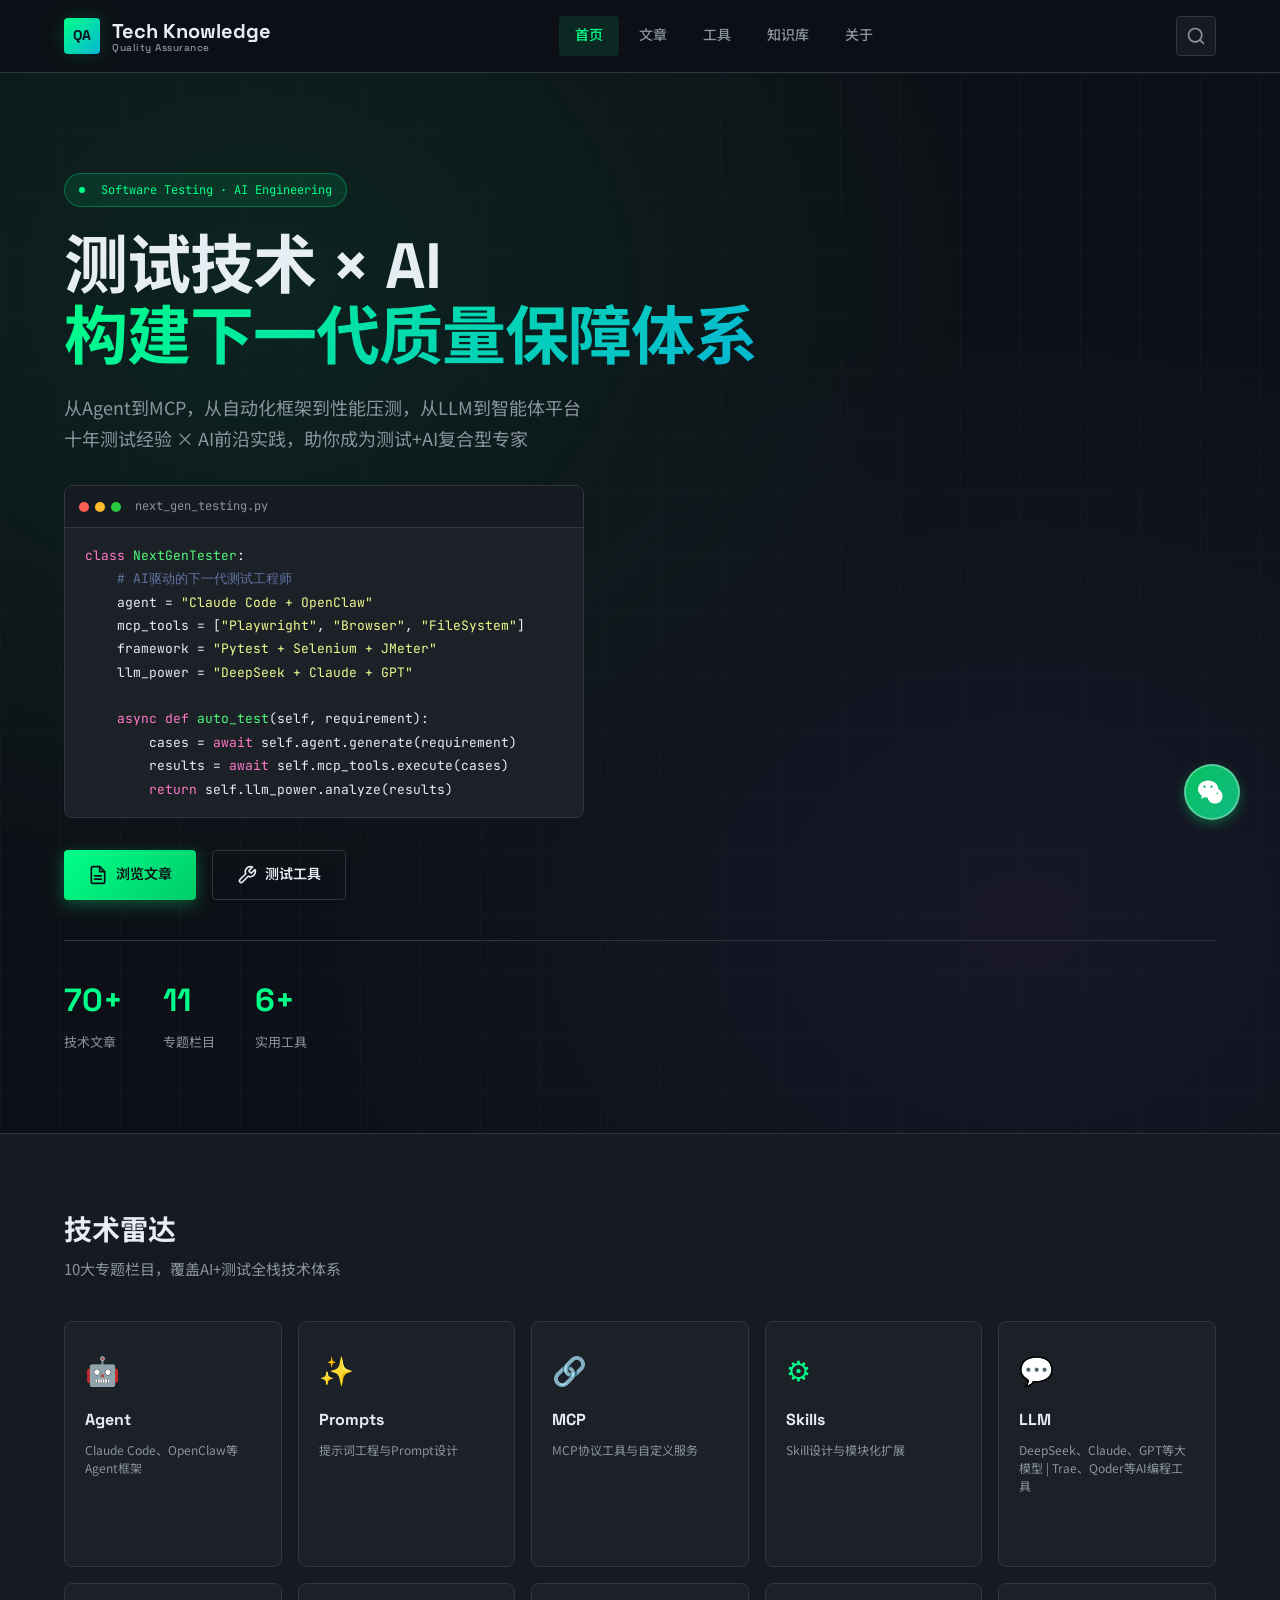
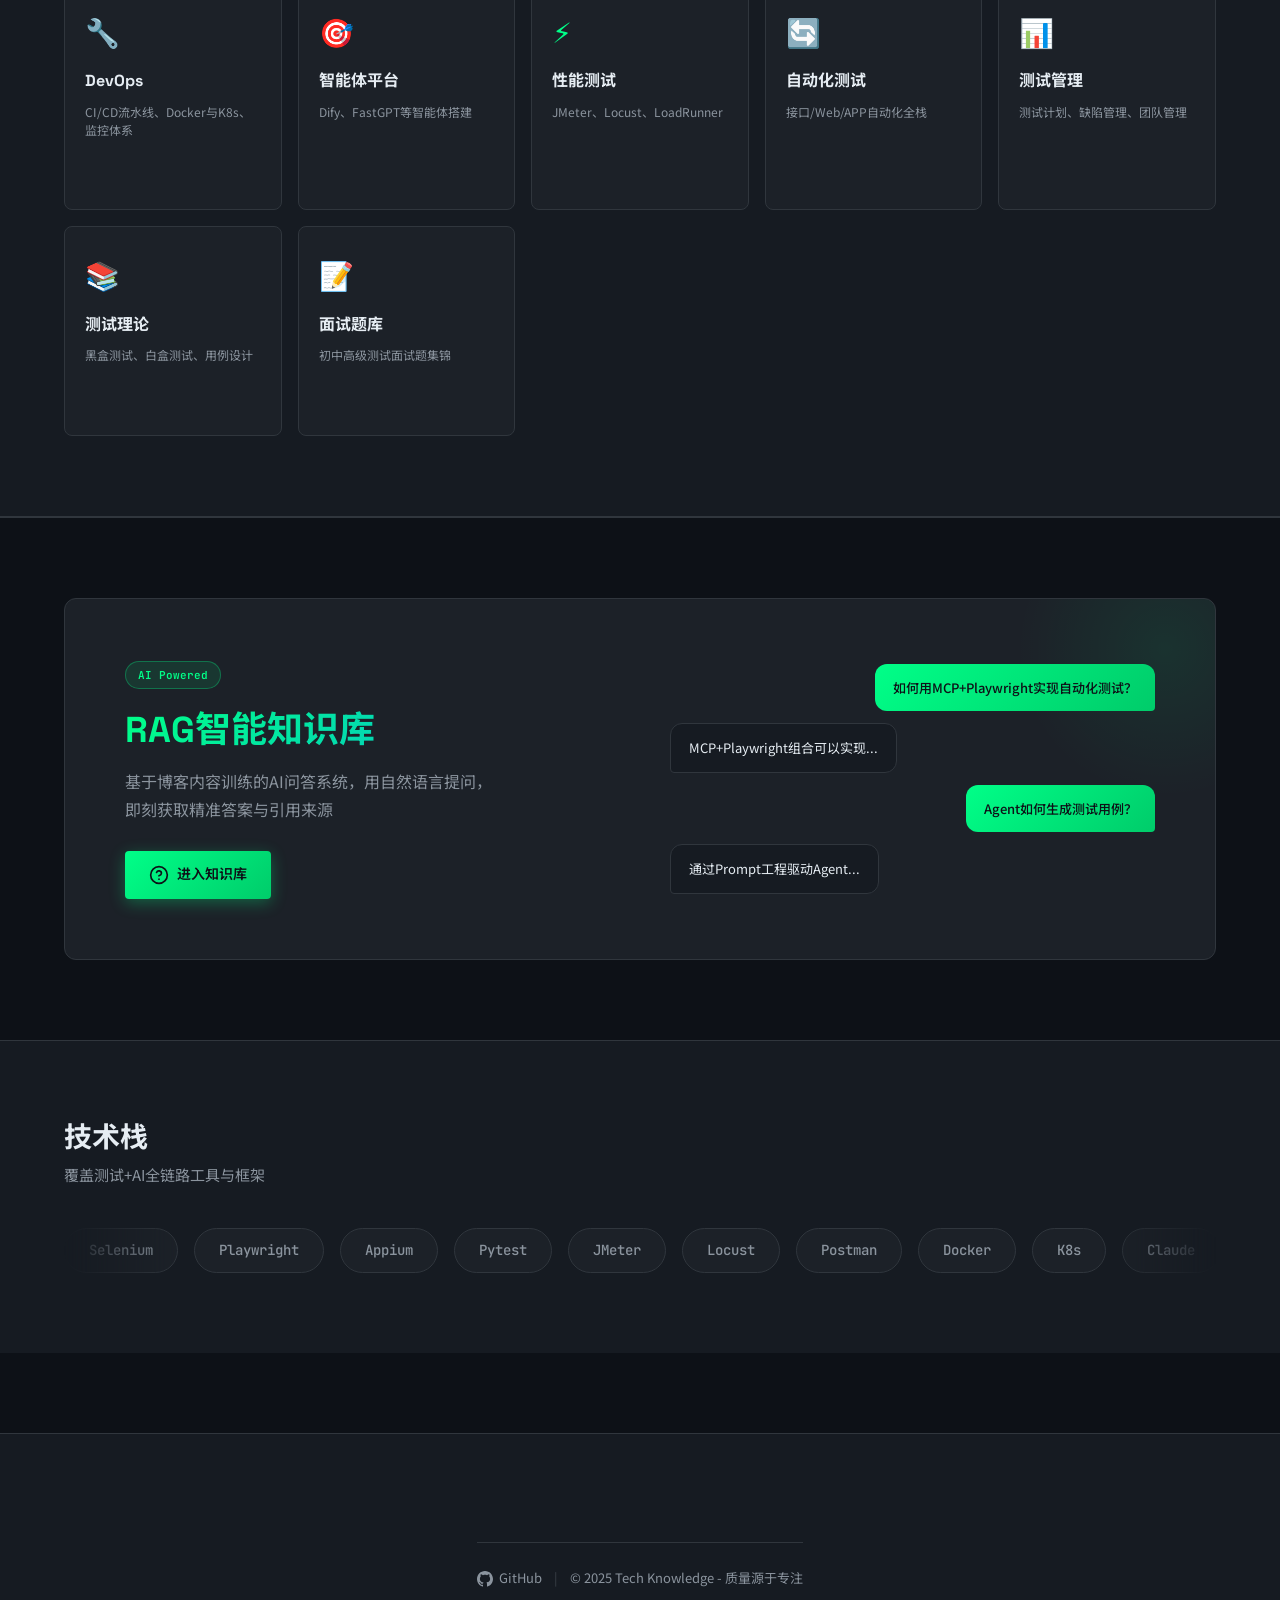
==== commit 92494a9d: "首页统计数据改为实时获取，从JSON文件动态统计文章数/栏目数/工具数" ====
--- a/index.html
+++ b/index.html
@@ -94,17 +94,17 @@
               <span>测试工具</span>
             </a>
           </div>
-          <div class="hero-stats">
+          <div class="hero-stats" id="hero-stats">
             <div class="hero-stat">
-              <span class="hero-stat-value">50+</span>
+              <span class="hero-stat-value" id="stat-articles">--</span>
               <span class="hero-stat-label">技术文章</span>
             </div>
             <div class="hero-stat">
-              <span class="hero-stat-value">10</span>
+              <span class="hero-stat-value" id="stat-categories">--</span>
               <span class="hero-stat-label">专题栏目</span>
             </div>
             <div class="hero-stat">
-              <span class="hero-stat-value">10+</span>
+              <span class="hero-stat-value" id="stat-tools">--</span>
               <span class="hero-stat-label">实用工具</span>
             </div>
           </div>
@@ -213,10 +213,42 @@
       'Python', 'TypeScript', 'Vue.js', 'Node.js'
     ];
 
-    document.addEventListener('DOMContentLoaded', () => {
+    document.addEventListener('DOMContentLoaded', async () => {
       renderRadarGrid();
       renderTechStack();
+      await loadStats();
     });
+
+    async function loadStats() {
+      const SECTION_FILES = [
+        'agent', 'prompts', 'mcp', 'skills', 'llm', 'ai-tools',
+        'agent-platform', 'performance', 'automation', 'test-management',
+        'testing-theory', 'interview', 'devops'
+      ];
+
+      let totalArticles = 0;
+      for (const slug of SECTION_FILES) {
+        try {
+          const res = await fetch(`./js/data/sections/${slug}.json`);
+          if (res.ok) {
+            const data = await res.json();
+            totalArticles += data.articles ? data.articles.length : 0;
+          }
+        } catch (e) {}
+      }
+
+      const categoriesRes = await fetch('./js/data/sections/index.json');
+      const categoriesData = await categoriesRes.json();
+      const totalCategories = categoriesData.categories ? categoriesData.categories.length : 0;
+
+      const toolsRes = await fetch('./js/data/tools.json');
+      const toolsData = await toolsRes.json();
+      const toolsCount = toolsData.tools ? toolsData.tools.length : 0;
+
+      document.getElementById('stat-articles').textContent = totalArticles > 0 ? totalArticles + '+' : '--';
+      document.getElementById('stat-categories').textContent = totalCategories > 0 ? totalCategories : '--';
+      document.getElementById('stat-tools').textContent = toolsCount > 0 ? toolsCount + '+' : '--';
+    }
 
     function renderRadarGrid() {
       const grid = document.getElementById('radar-grid');
--- a/css/style.css
+++ b/css/style.css
@@ -2358,10 +2358,10 @@
 
 .toc-sidebar {
   position: fixed;
-  top: 100px;
+  top: 160px;
   right: max(calc((100vw - 1200px) / 2), 20px);
   width: 260px;
-  max-height: calc(100vh - 120px);
+  max-height: calc(100vh - 180px);
   overflow-y: auto;
   align-self: start;
 }
@@ -2409,8 +2409,8 @@
 }
 
 .post-detail-header {
-  margin-bottom: 32px;
-  padding-bottom: 24px;
+  margin-bottom: 16px;
+  padding-bottom: 16px;
   border-bottom: 1px solid var(--color-border);
 }
 
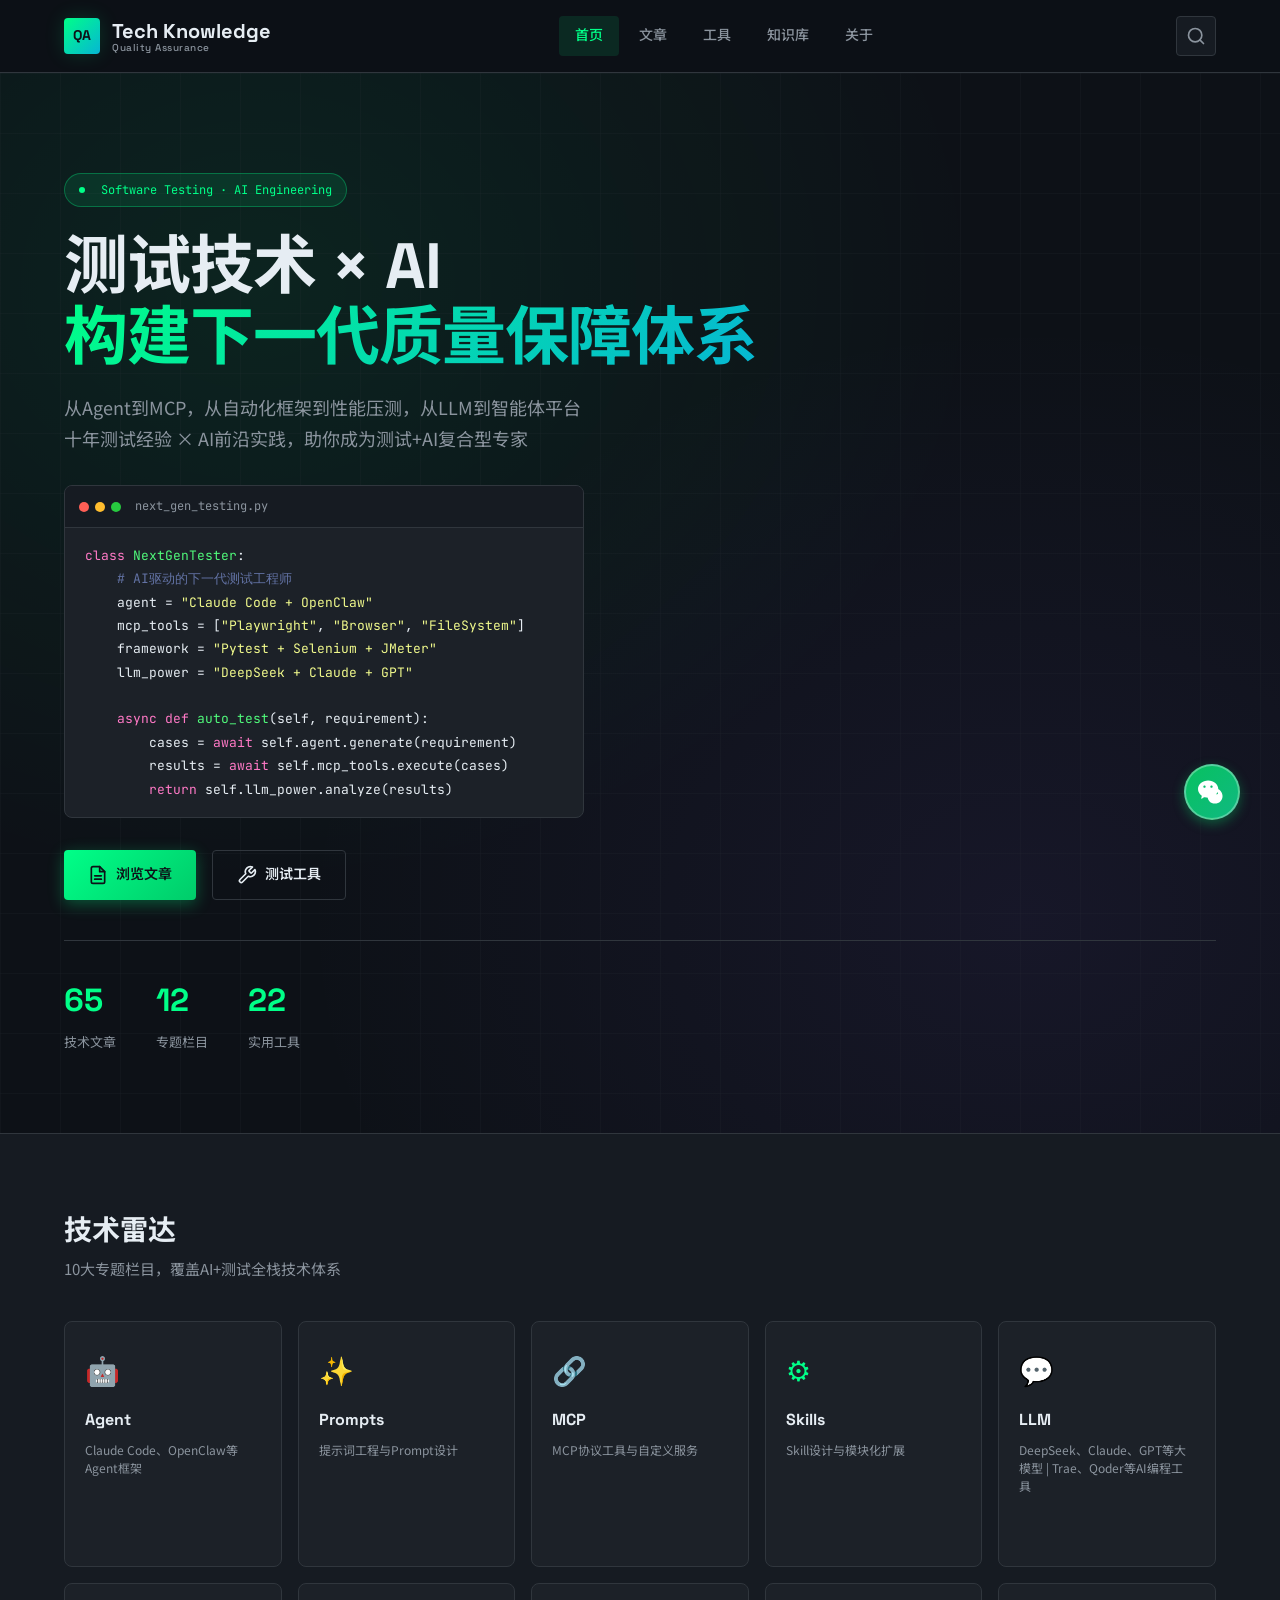
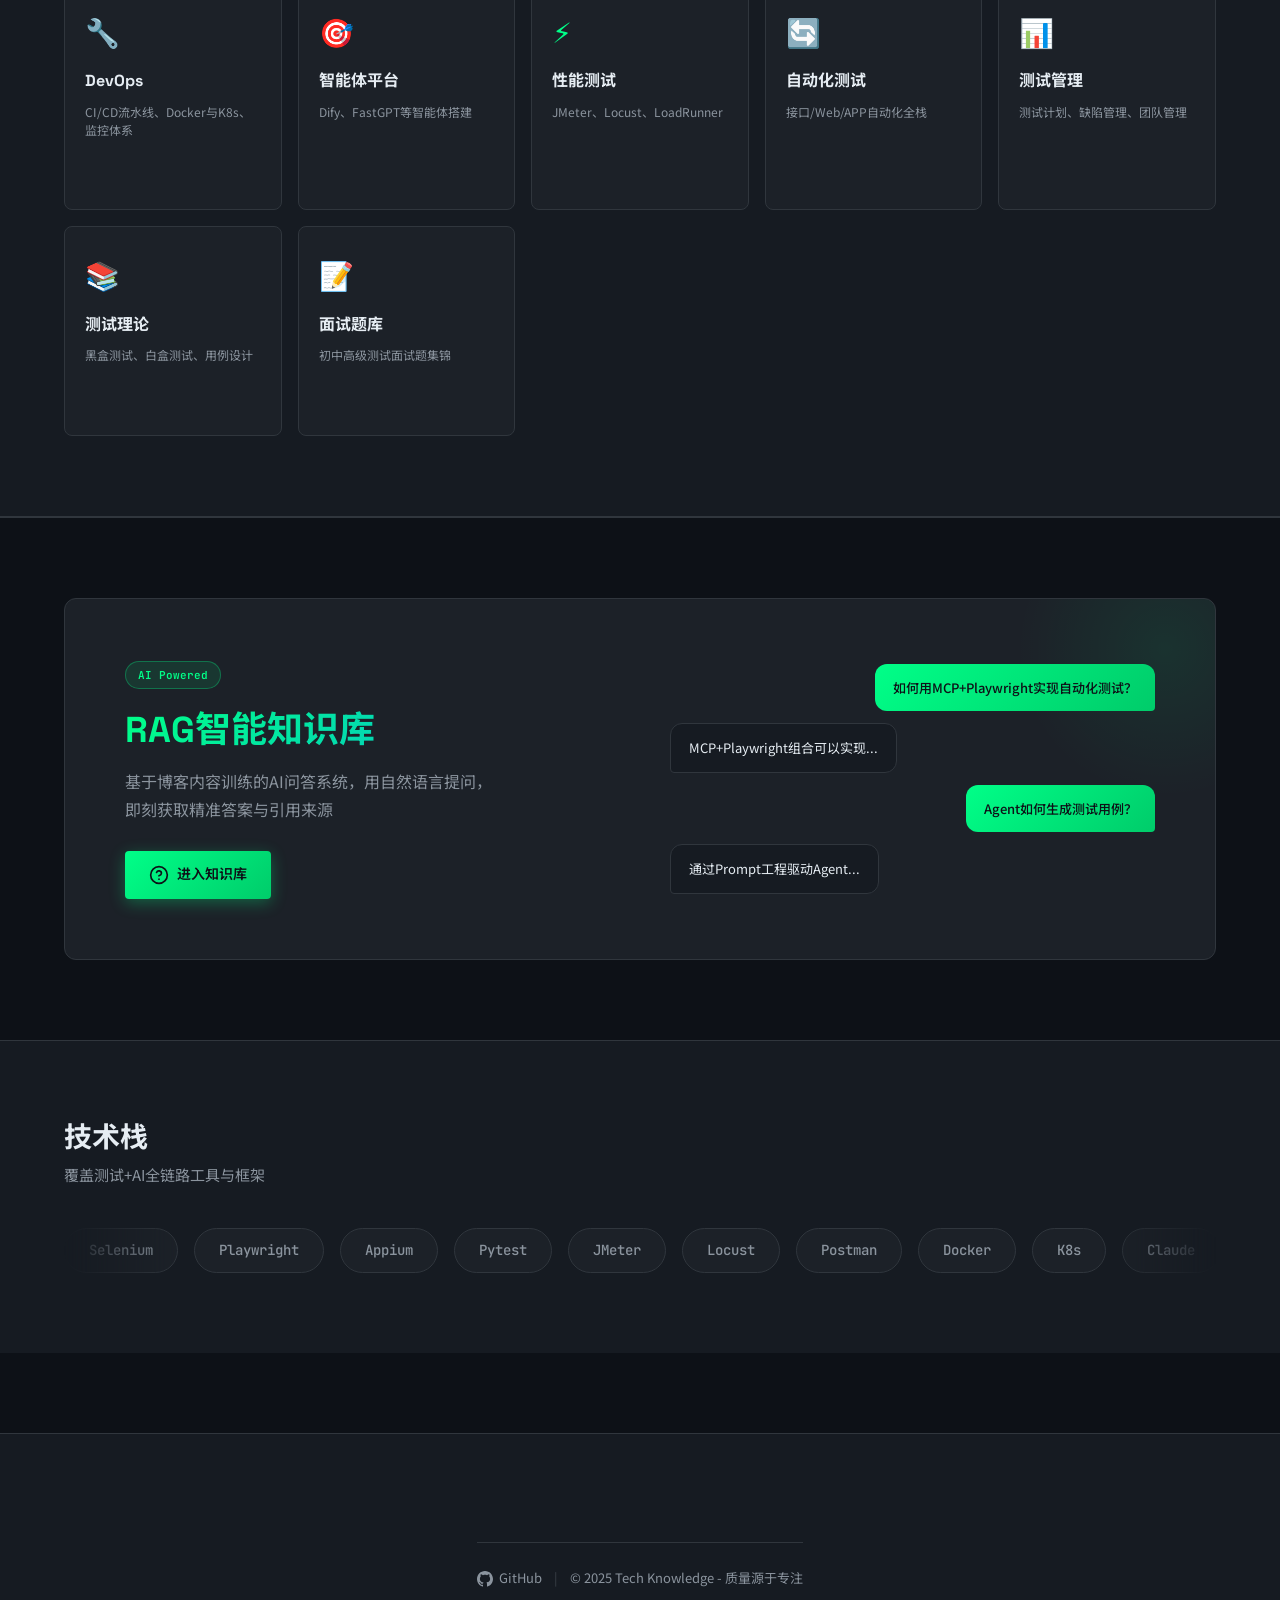
==== commit 047f5dab: "首页统计数据实时获取" ====
--- a/index.html
+++ b/index.html
@@ -292,6 +292,53 @@
     function hideWechatModal() {
       document.getElementById('wechatModal').classList.remove('active');
     }
+
+    async function loadStats() {
+      try {
+        const sectionFiles = [
+          './js/data/sections/agent.json',
+          './js/data/sections/prompts.json',
+          './js/data/sections/mcp.json',
+          './js/data/sections/skills.json',
+          './js/data/sections/llm.json',
+          './js/data/sections/devops.json',
+          './js/data/sections/agent-platform.json',
+          './js/data/sections/performance.json',
+          './js/data/sections/automation.json',
+          './js/data/sections/test-management.json',
+          './js/data/sections/testing-theory.json',
+          './js/data/sections/interview.json'
+        ];
+
+        let totalArticles = 0;
+        for (const file of sectionFiles) {
+          try {
+            const res = await fetch(file);
+            const data = await res.json();
+            if (data.articles && Array.isArray(data.articles)) {
+              totalArticles += data.articles.length;
+            }
+          } catch (e) {
+            console.warn('[Stats] Failed to load:', file, e);
+          }
+        }
+
+        document.getElementById('stat-articles').textContent = totalArticles;
+        document.getElementById('stat-categories').textContent = CATEGORIES.length;
+        document.getElementById('stat-tools').textContent = TECH_STACK.length;
+      } catch (error) {
+        console.error('[Stats] Failed to load stats:', error);
+        document.getElementById('stat-articles').textContent = '50+';
+        document.getElementById('stat-categories').textContent = '12';
+        document.getElementById('stat-tools').textContent = '10+';
+      }
+    }
+
+    document.addEventListener('DOMContentLoaded', () => {
+      loadStats();
+      renderRadarGrid();
+      renderTechStack();
+    });
   </script>
 </body>
 </html>
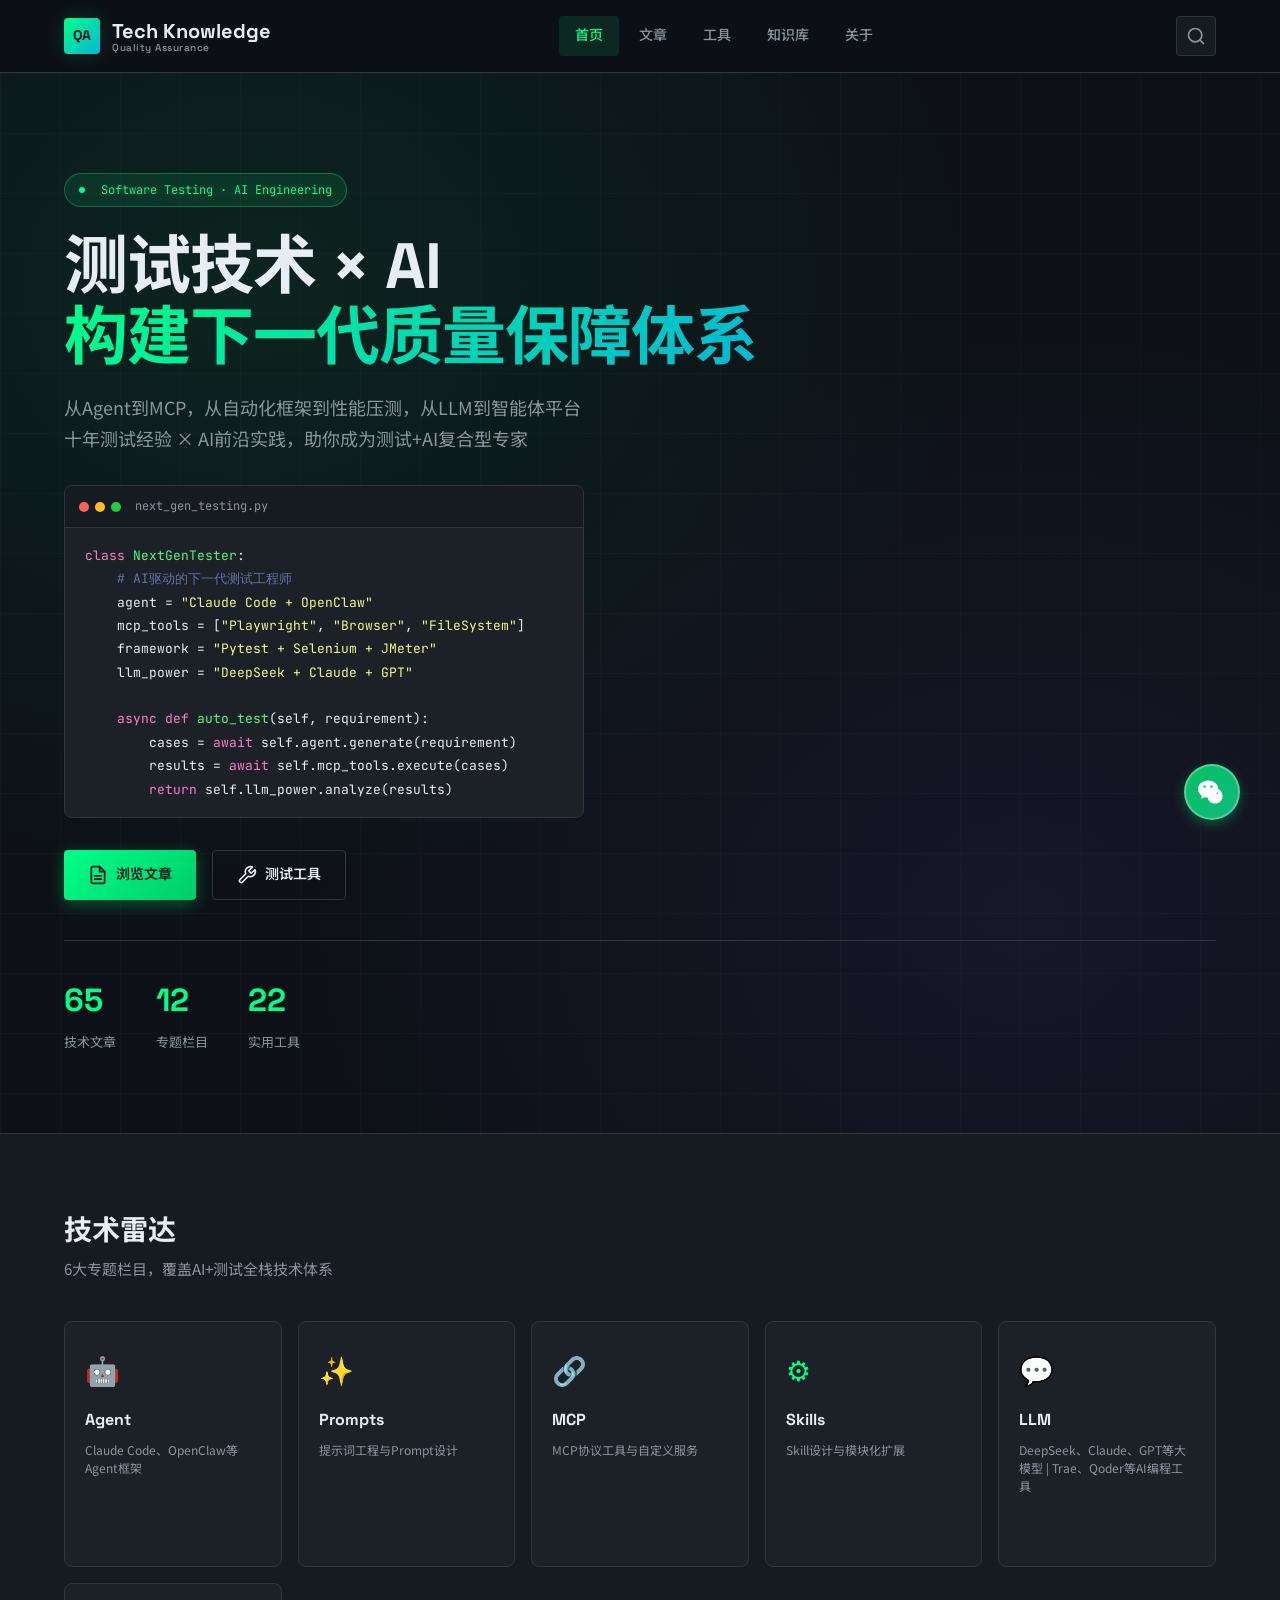
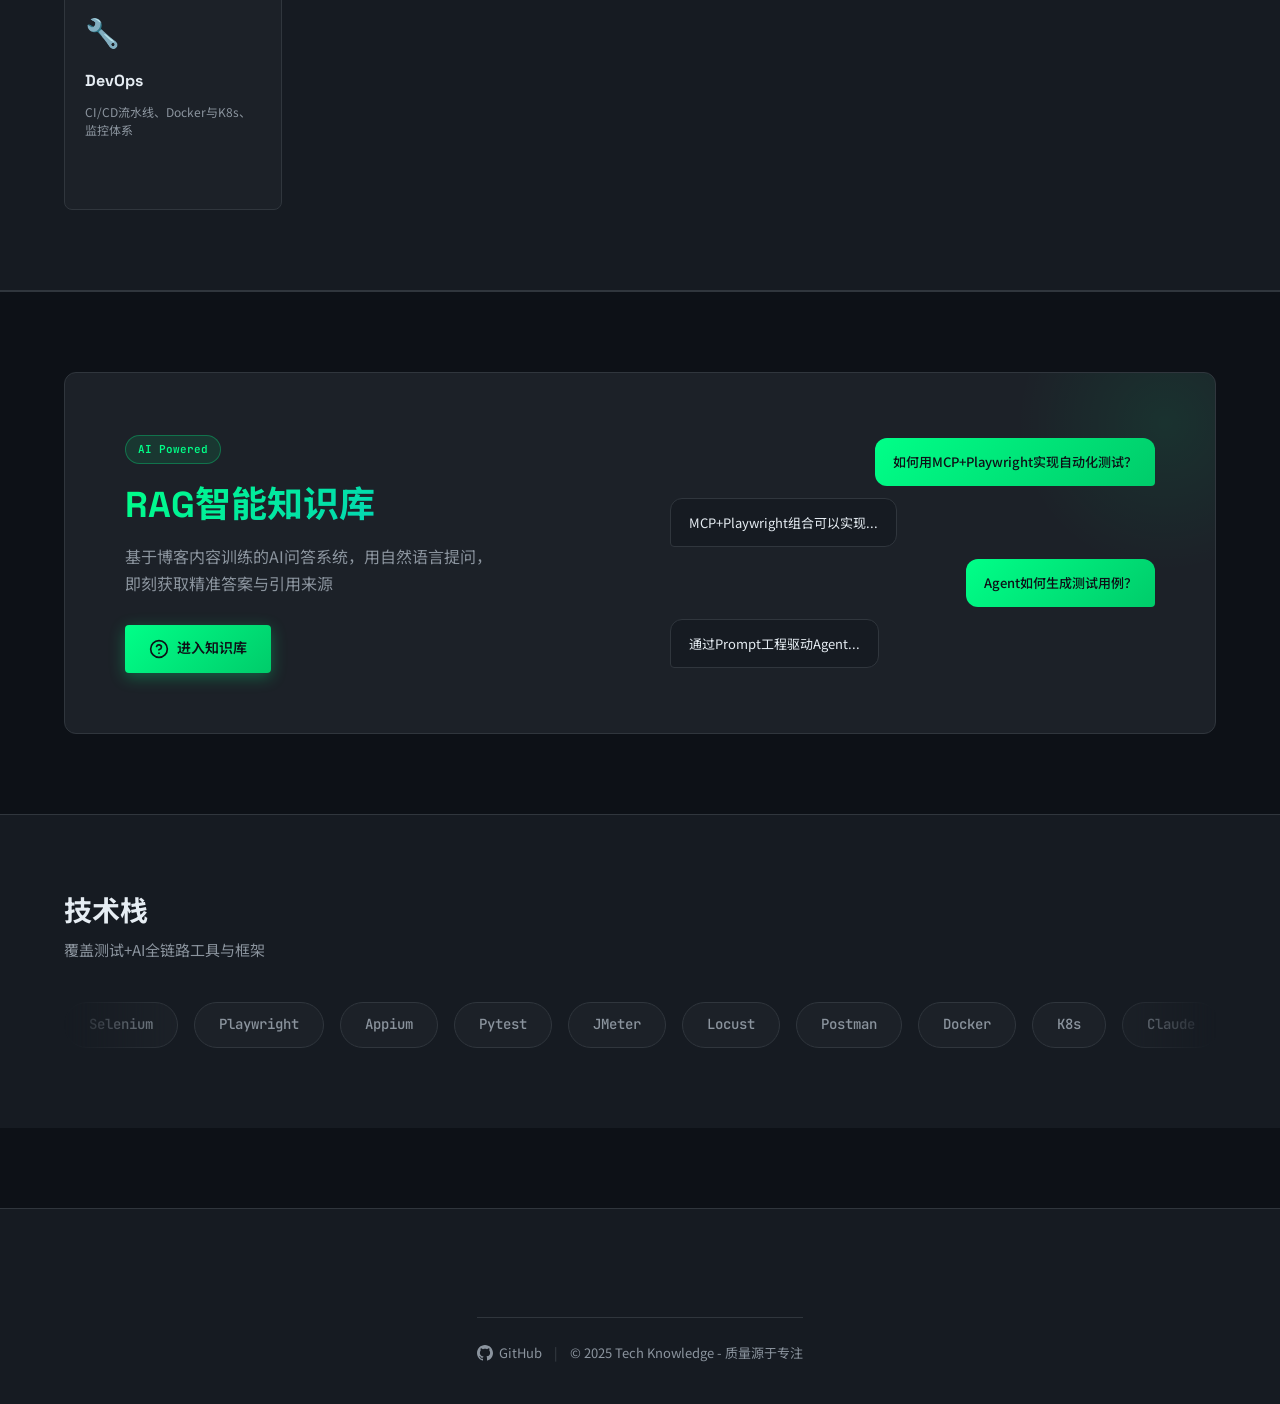
==== commit f51c7ad8: "首页技术雷达只显示前6个专题栏目" ====
--- a/index.html
+++ b/index.html
@@ -2,8 +2,12 @@
 <html lang="zh-CN">
 <head>
   <meta charset="UTF-8">
-  <meta name="viewport" content="width=device-width, initial-scale=1.0">
+  <meta name="viewport" content="width=device-width, initial-scale=1.0, maximum-scale=1.0, minimum-scale=1.0, user-scalable=no, viewport-fit=cover">
   <meta name="description" content="Tech Knowledge - 软件测试技术博客，涵盖AI Agent、自动化测试、性能测试、测试理论等深度实践">
+  <meta name="format-detection" content="telephone=no, email=no">
+  <meta name="theme-color" content="#0D1117">
+  <meta name="apple-mobile-web-app-capable" content="yes">
+  <meta name="apple-mobile-web-app-status-bar-style" content="black-translucent">
   <title>Tech Knowledge - 软件测试技术博客</title>
   <link rel="stylesheet" href="css/style.css">
   <link rel="preconnect" href="https://fonts.googleapis.com">
@@ -115,7 +119,7 @@
     <section class="tech-radar">
       <div class="container">
         <h2 class="section-title">技术雷达</h2>
-        <p class="section-subtitle">10大专题栏目，覆盖AI+测试全栈技术体系</p>
+        <p class="section-subtitle">6大专题栏目，覆盖AI+测试全栈技术体系</p>
         <div class="radar-grid" id="radar-grid">
         </div>
       </div>
@@ -252,7 +256,7 @@
 
     function renderRadarGrid() {
       const grid = document.getElementById('radar-grid');
-      grid.innerHTML = CATEGORIES.map(cat => `
+      grid.innerHTML = CATEGORIES.slice(0, 6).map(cat => `
         <a href="posts.html?tag=${encodeURIComponent(cat.name)}" class="radar-card" style="--card-color: ${cat.color}">
           <div class="radar-icon">${cat.icon}</div>
           <div class="radar-name">${cat.name}</div>
--- a/css/style.css
+++ b/css/style.css
@@ -40,6 +40,7 @@
 html {
   scroll-behavior: smooth;
   overflow-x: hidden;
+  -webkit-overflow-scrolling: touch;
 }
 
 body {
@@ -52,6 +53,10 @@
   overflow-x: hidden;
   width: 100%;
   max-width: 100%;
+  -webkit-tap-highlight-color: transparent;
+  -webkit-font-smoothing: antialiased;
+  -moz-osx-font-smoothing: grayscale;
+  touch-action: manipulation;
 }
 
 ::selection {
@@ -1457,6 +1462,10 @@
     padding: 0 16px;
   }
 
+  html {
+    font-size: 14px;
+  }
+
   .hero-buttons {
     flex-direction: column;
   }
@@ -1464,6 +1473,56 @@
   .btn {
     width: 100%;
     justify-content: center;
+    min-height: 44px;
+    padding: 14px 24px;
+    font-size: 16px;
+  }
+
+  .nav-link {
+    min-height: 44px;
+    display: flex;
+    align-items: center;
+    padding: 12px 16px;
+    font-size: 16px;
+  }
+
+  .search-btn,
+  .mobile-menu-btn {
+    width: 44px;
+    height: 44px;
+    min-height: 44px;
+    min-width: 44px;
+  }
+
+  .chip {
+    min-height: 44px;
+    min-width: 44px;
+    padding: 10px 16px;
+    font-size: 14px;
+  }
+
+  .tag {
+    min-height: 36px;
+    padding: 8px 12px;
+    font-size: 12px;
+  }
+
+  .post-item {
+    padding: 20px 0;
+  }
+
+  .post-item-title {
+    font-size: 18px;
+    line-height: 1.5;
+  }
+
+  .post-item-meta {
+    font-size: 13px;
+  }
+
+  .post-item-excerpt {
+    font-size: 14px;
+    line-height: 1.6;
   }
 
   .wechat-float {
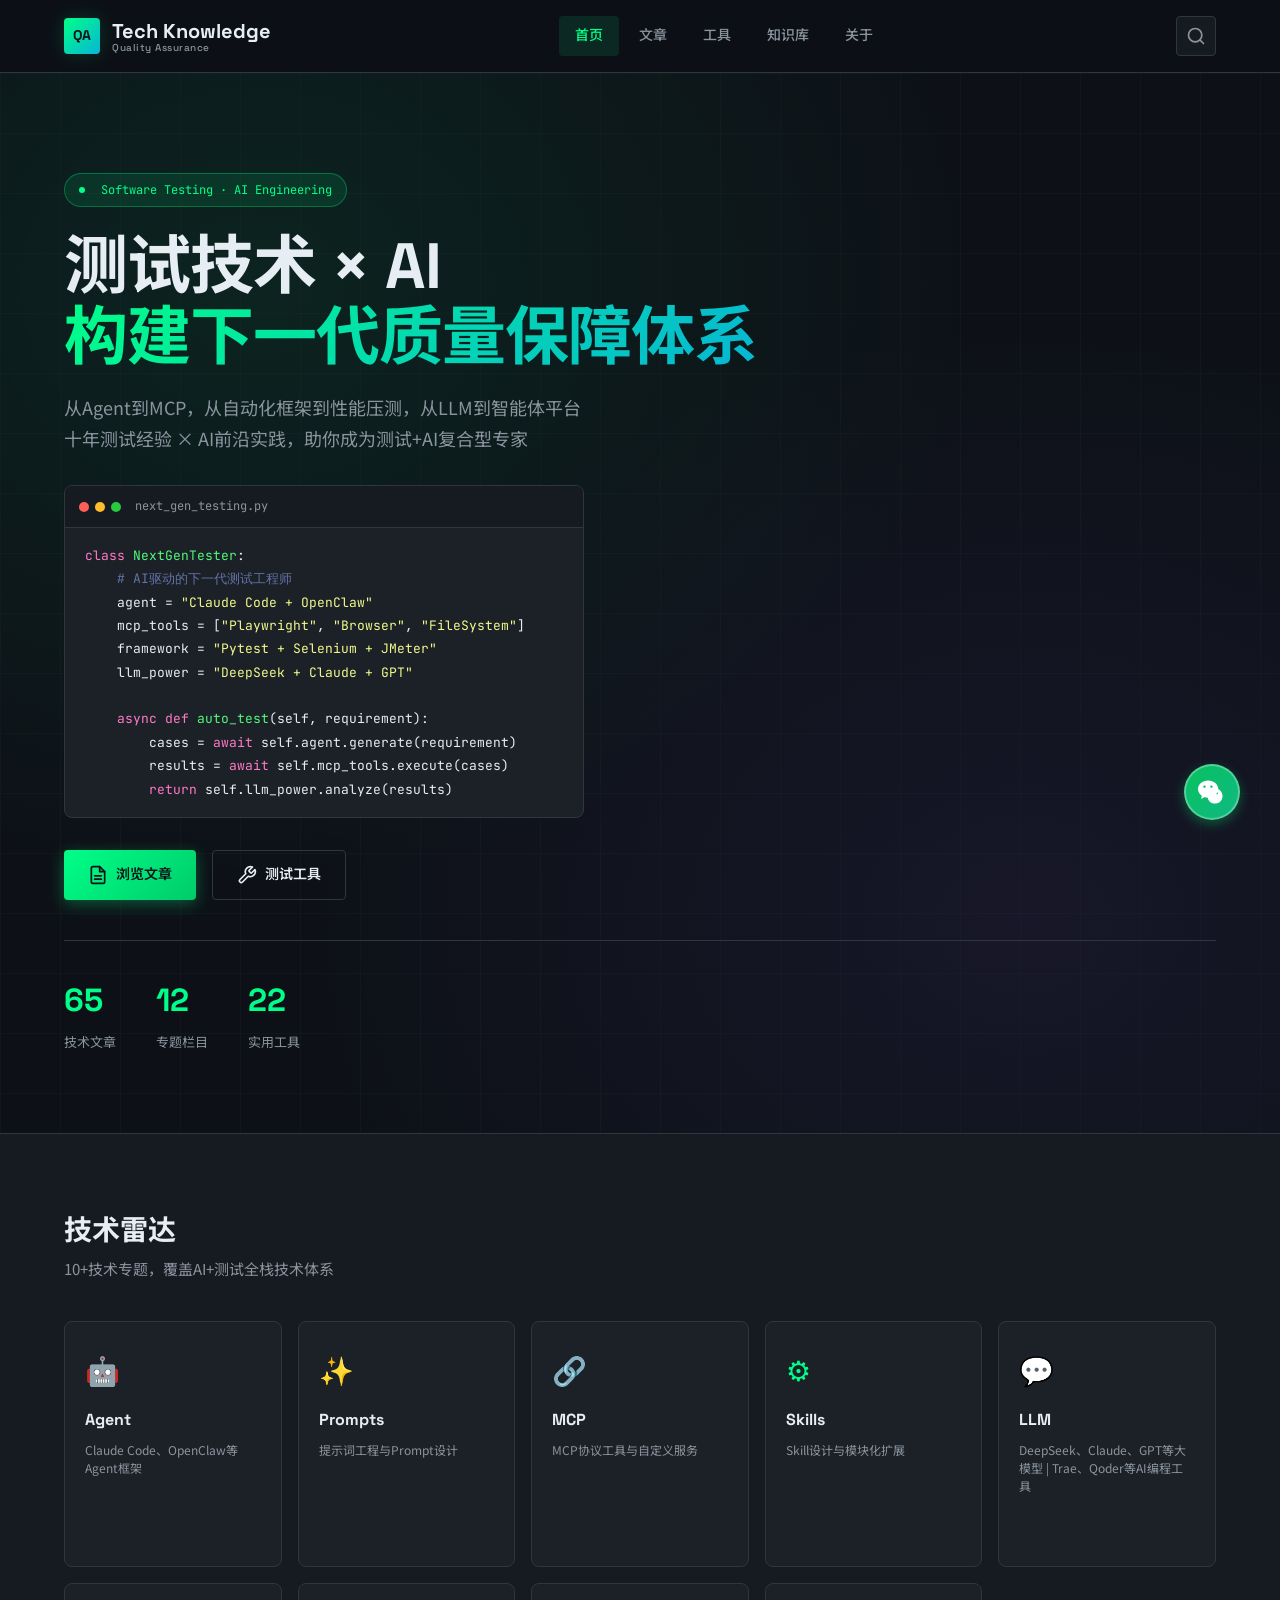
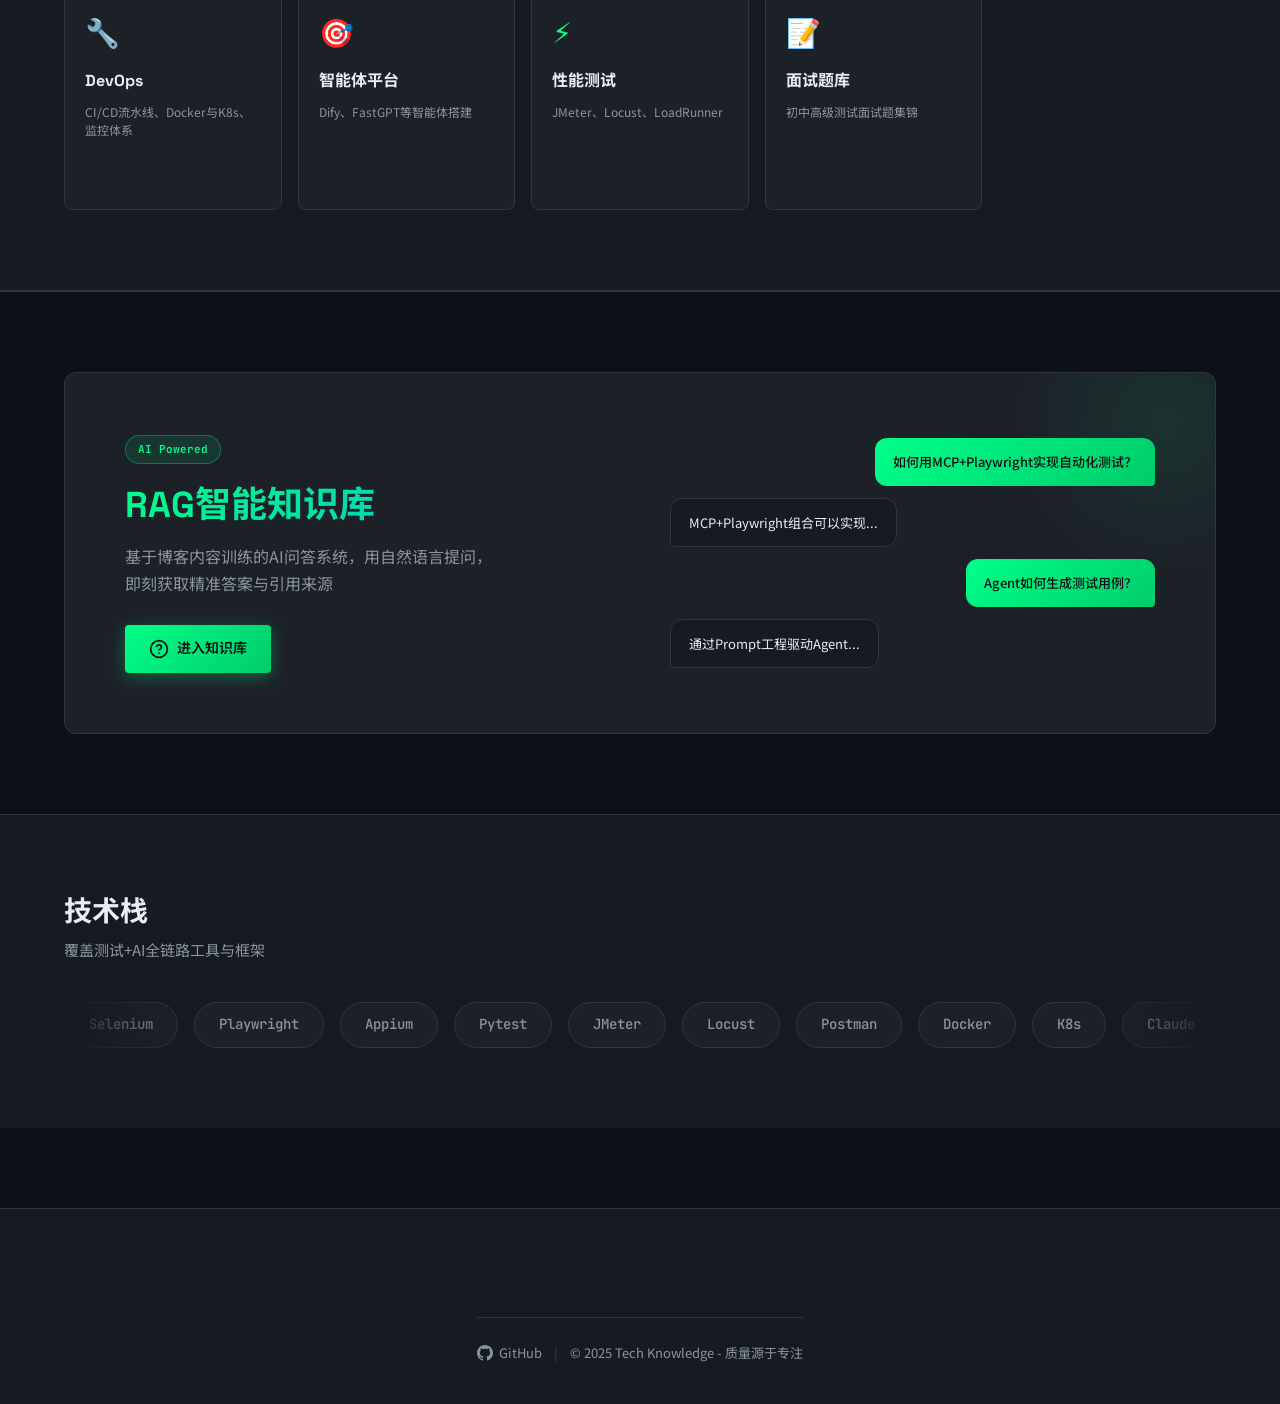
==== commit 1b1cce89: "首页技术雷达新增显示智能体平台、性能测试、面试题库，副标题改为10+技术专题" ====
--- a/index.html
+++ b/index.html
@@ -119,7 +119,7 @@
     <section class="tech-radar">
       <div class="container">
         <h2 class="section-title">技术雷达</h2>
-        <p class="section-subtitle">6大专题栏目，覆盖AI+测试全栈技术体系</p>
+        <p class="section-subtitle">10+技术专题，覆盖AI+测试全栈技术体系</p>
         <div class="radar-grid" id="radar-grid">
         </div>
       </div>
@@ -256,7 +256,8 @@
 
     function renderRadarGrid() {
       const grid = document.getElementById('radar-grid');
-      grid.innerHTML = CATEGORIES.slice(0, 6).map(cat => `
+      const showCategories = [0, 1, 2, 3, 4, 5, 6, 7, 11];
+      grid.innerHTML = showCategories.map(i => CATEGORIES[i]).map(cat => `
         <a href="posts.html?tag=${encodeURIComponent(cat.name)}" class="radar-card" style="--card-color: ${cat.color}">
           <div class="radar-icon">${cat.icon}</div>
           <div class="radar-name">${cat.name}</div>
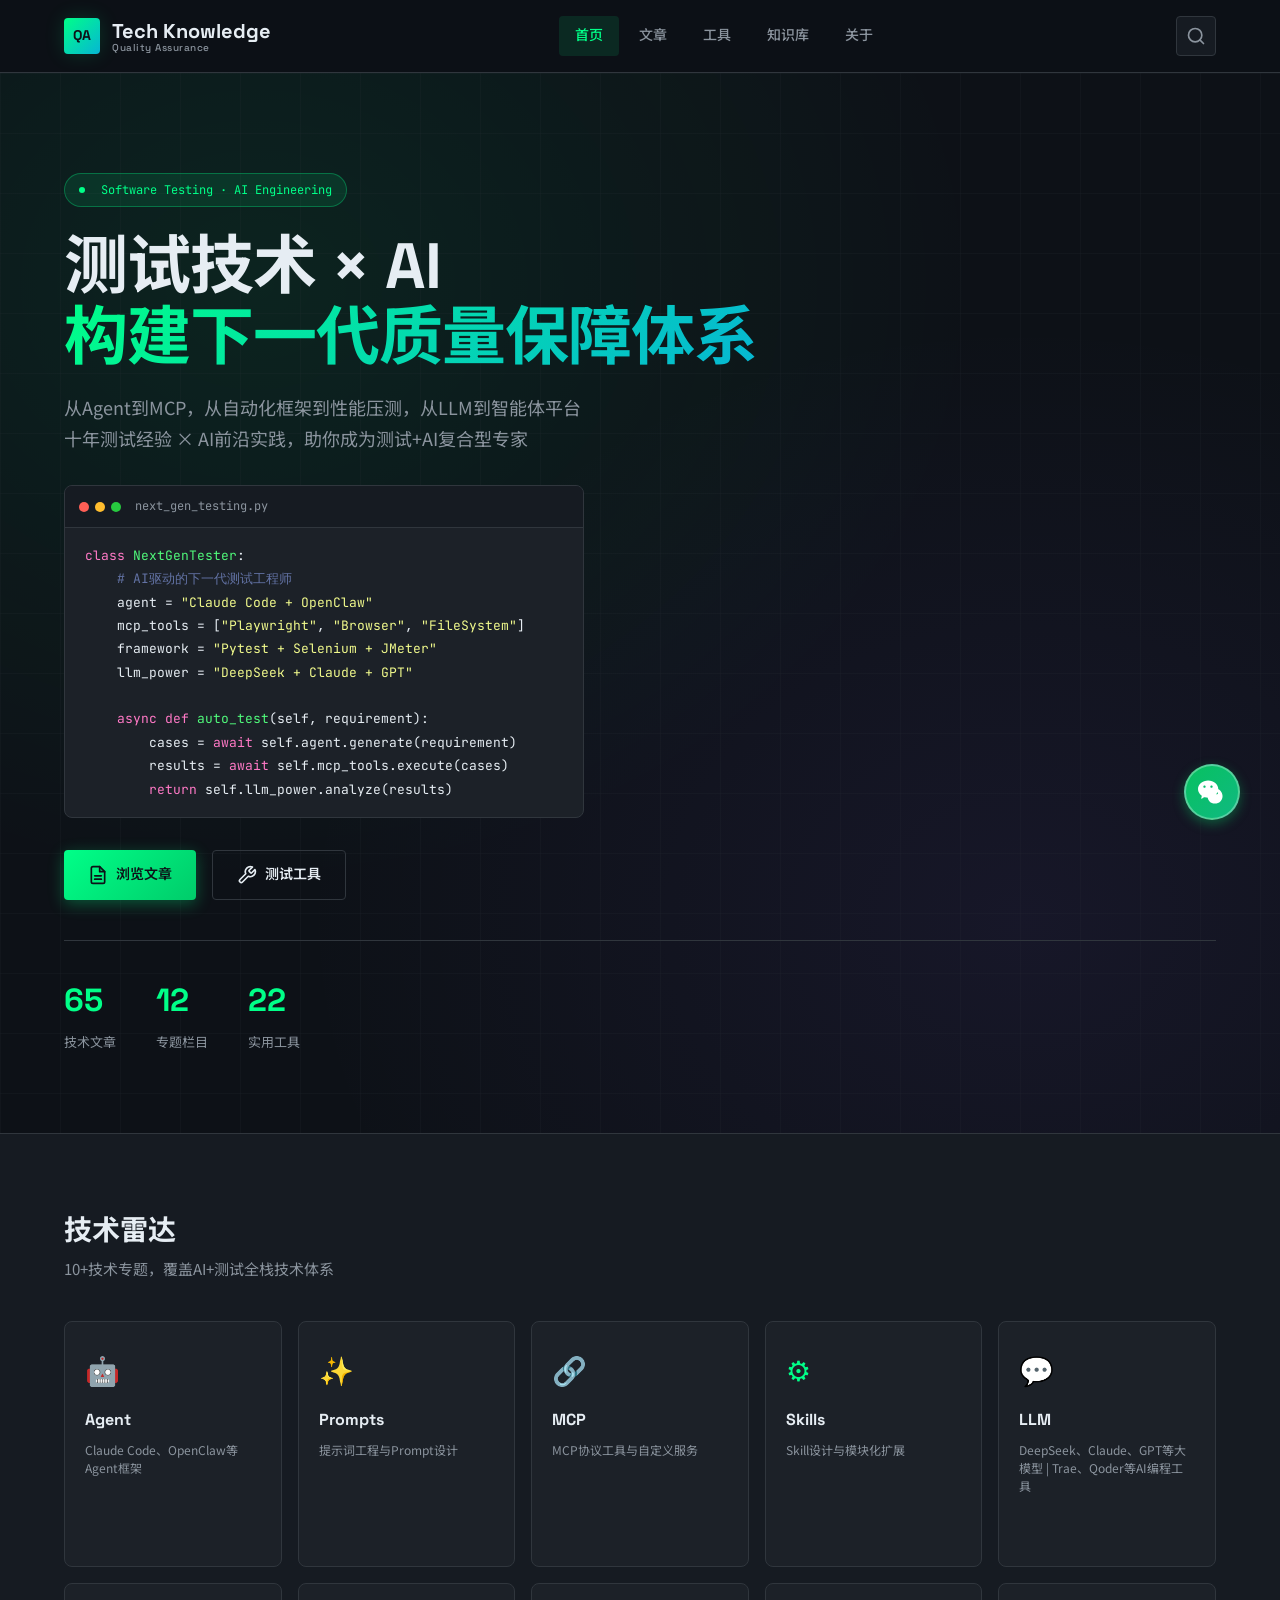
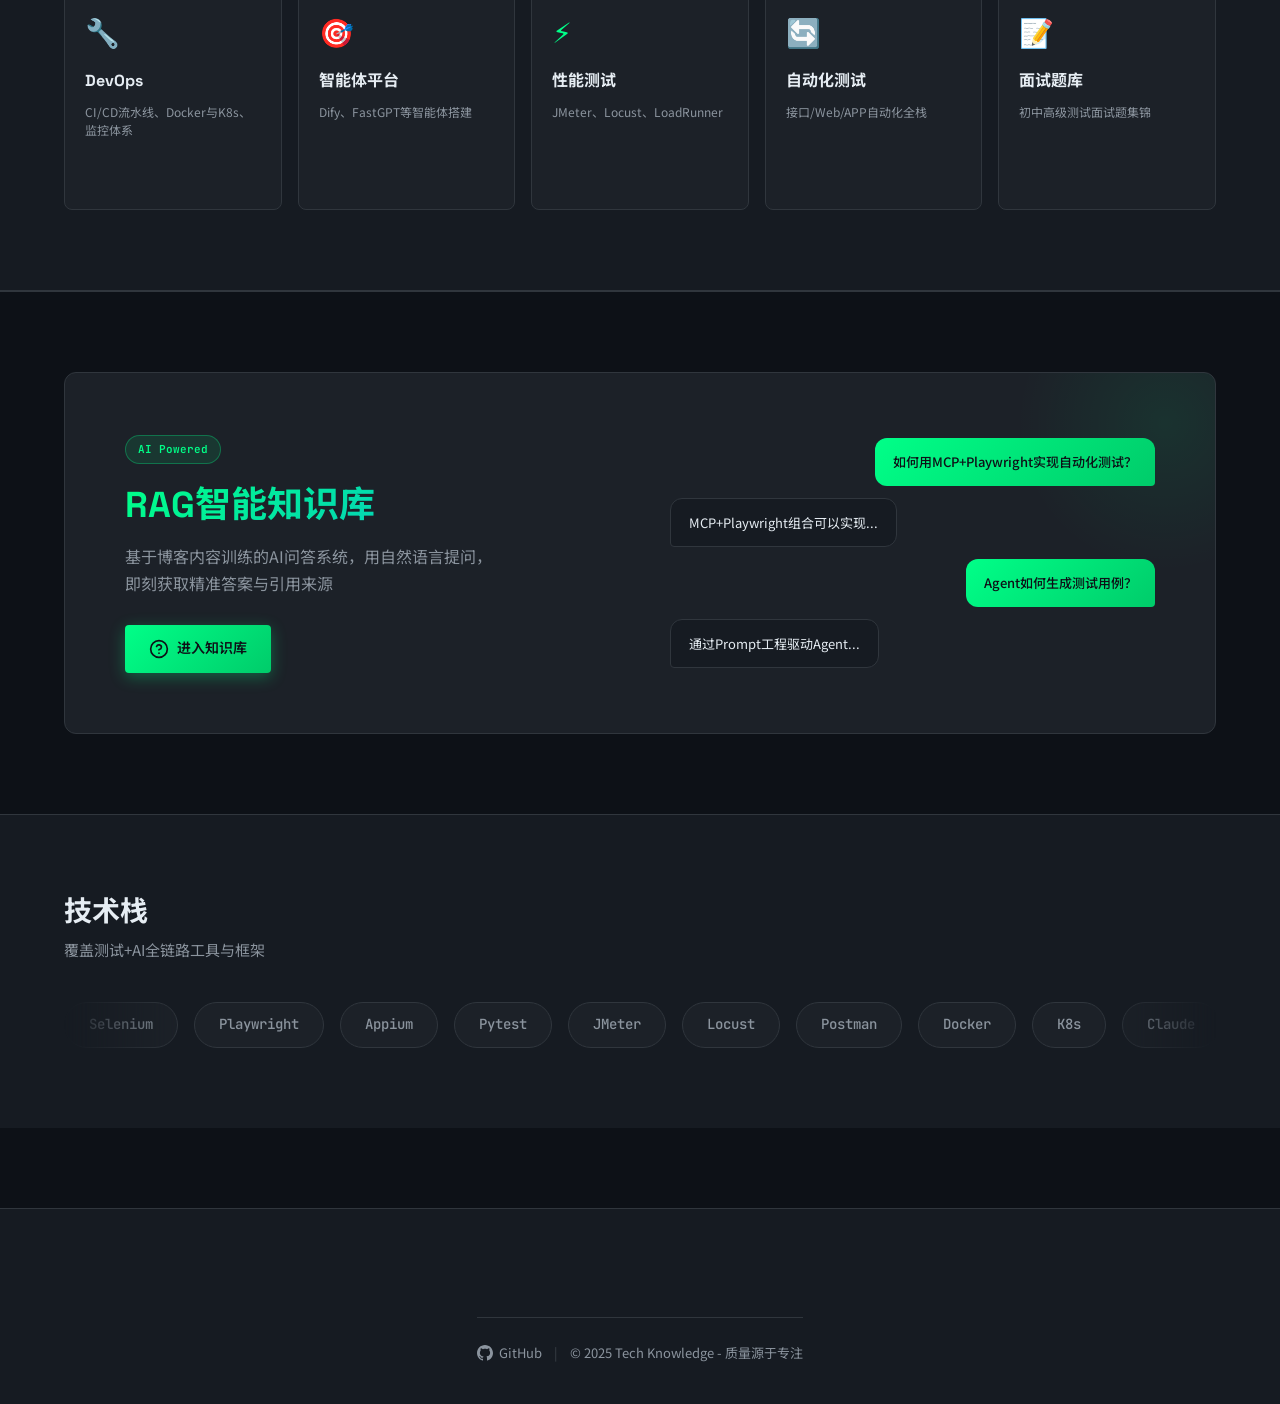
==== commit 4d45b7a6: "关于页更新GitHub链接，首页技术雷达添加自动化测试" ====
--- a/index.html
+++ b/index.html
@@ -256,7 +256,7 @@
 
     function renderRadarGrid() {
       const grid = document.getElementById('radar-grid');
-      const showCategories = [0, 1, 2, 3, 4, 5, 6, 7, 11];
+      const showCategories = [0, 1, 2, 3, 4, 5, 6, 7, 8, 11];
       grid.innerHTML = showCategories.map(i => CATEGORIES[i]).map(cat => `
         <a href="posts.html?tag=${encodeURIComponent(cat.name)}" class="radar-card" style="--card-color: ${cat.color}">
           <div class="radar-icon">${cat.icon}</div>
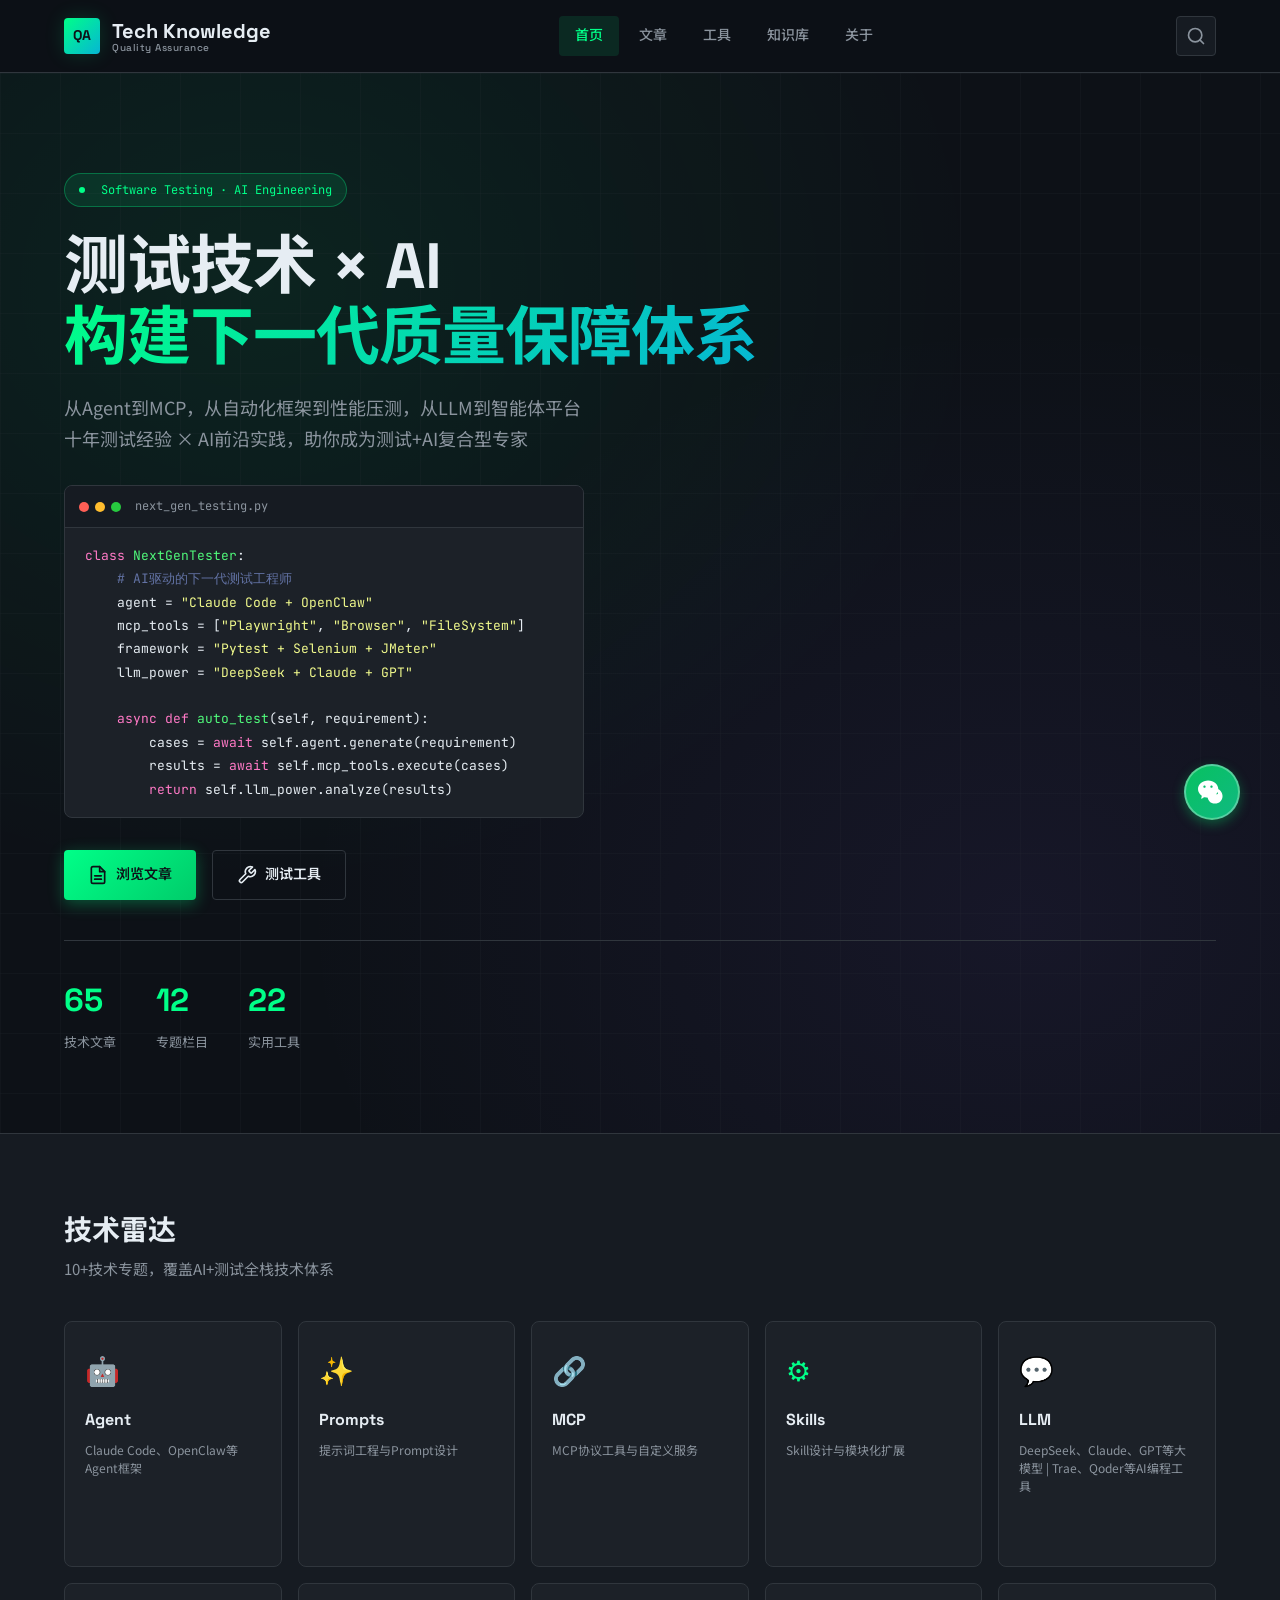
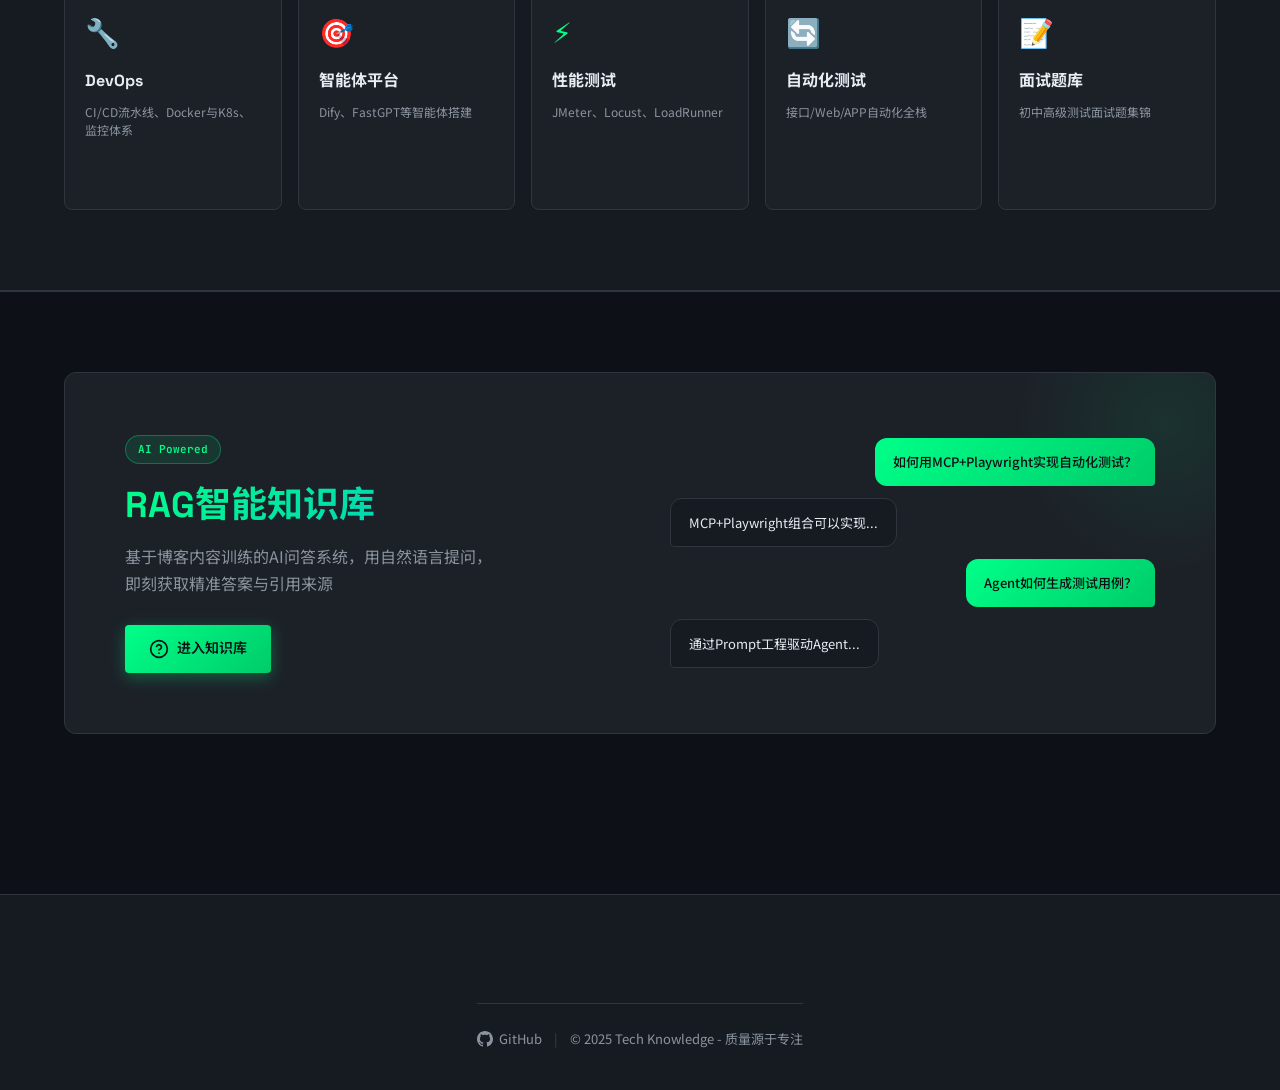
==== commit 597b89bd: "删除首页技术栈部分" ====
--- a/index.html
+++ b/index.html
@@ -164,16 +164,6 @@
       </div>
     </section>
 
-    <section class="tech-stack">
-      <div class="container">
-        <h2 class="section-title">技术栈</h2>
-        <p class="section-subtitle">覆盖测试+AI全链路工具与框架</p>
-        <div class="stack-scroll">
-          <div class="stack-track" id="stack-track">
-          </div>
-        </div>
-      </div>
-    </section>
   </main>
 
   <footer class="footer" id="footer">
--- a/css/style.css
+++ b/css/style.css
@@ -1590,11 +1590,17 @@
   box-shadow: var(--shadow-glow);
 }
 
+.profile-header {
+  display: flex;
+  align-items: center;
+  justify-content: center;
+  gap: 12px;
+  margin-bottom: 8px;
+}
+
 .profile-name {
   font-size: 24px;
   font-weight: 700;
-  text-align: center;
-  margin-bottom: 8px;
   color: var(--color-text);
 }
 
